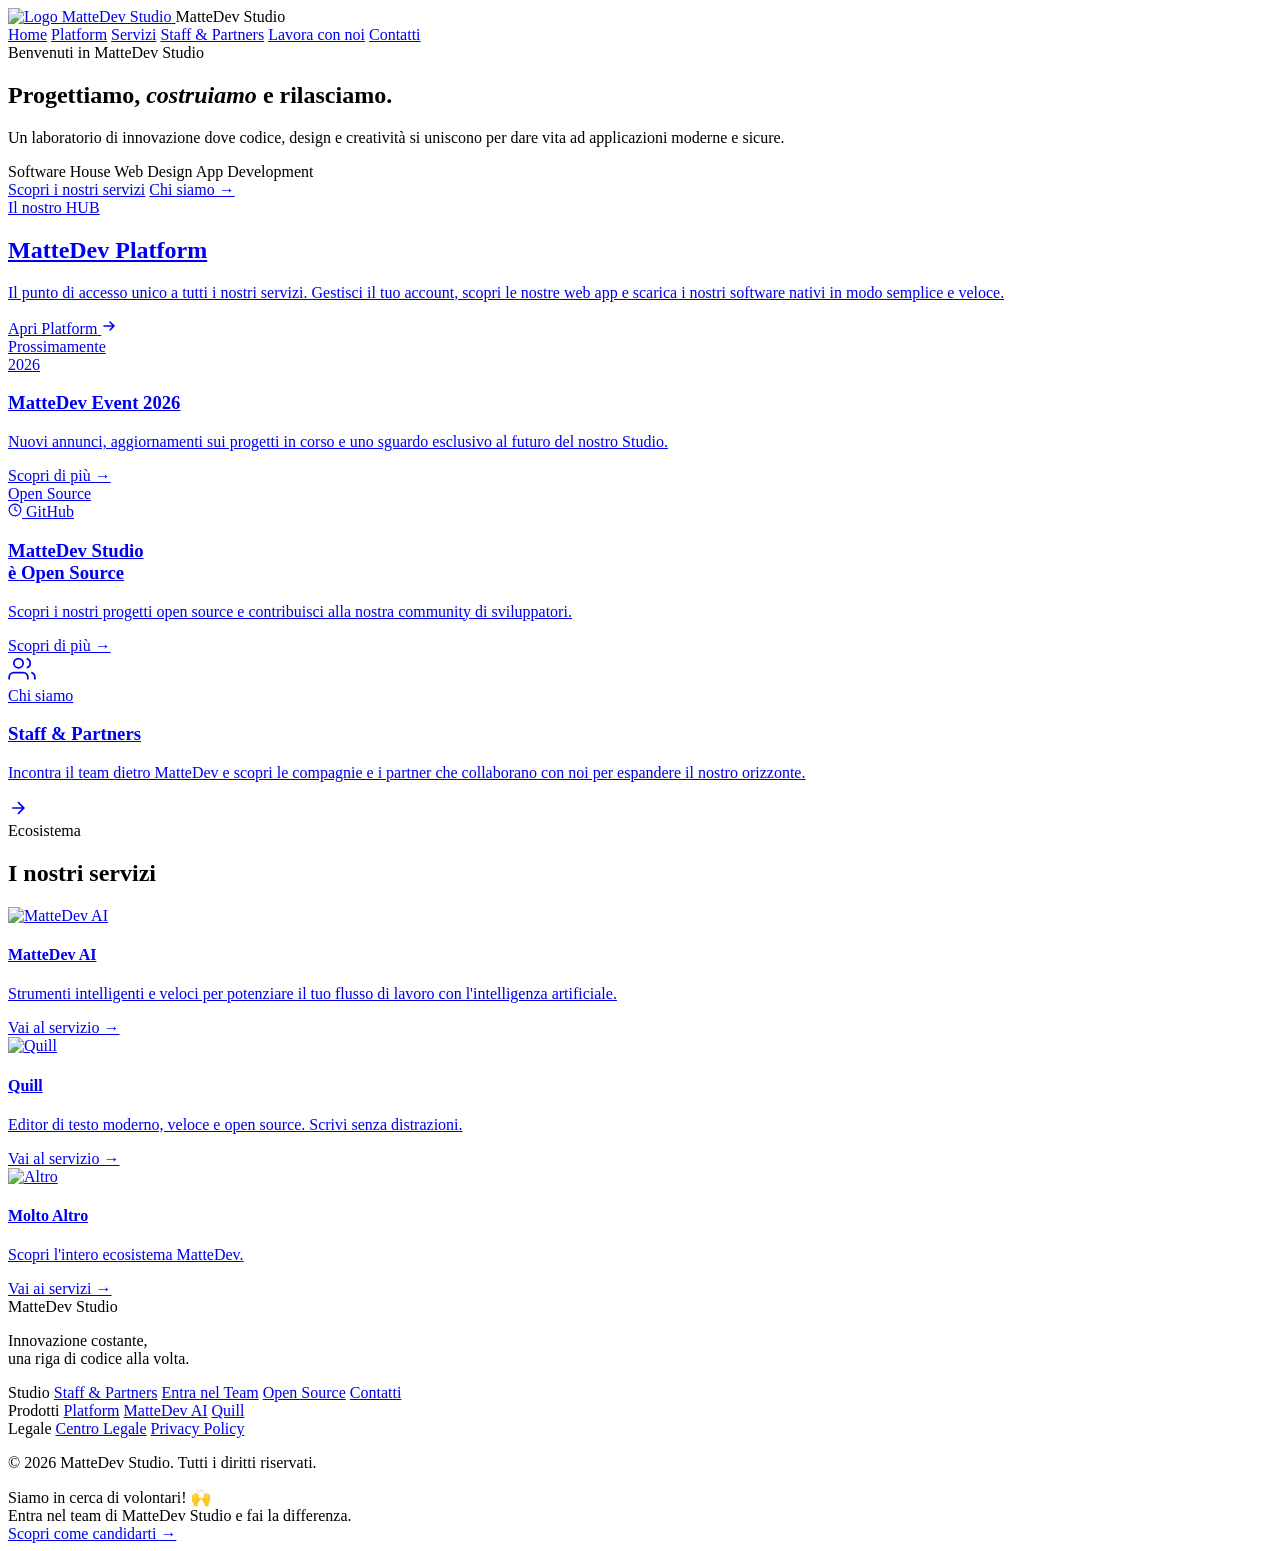
==== index.html @ 46432f1a "Update MatteDev's Motto (c) MatteDev Studio 11/09/26" ====
<!DOCTYPE html>
<html lang="it">
<head>
    <meta charset="UTF-8">
    <meta name="viewport" content="width=device-width, initial-scale=1.0">
    <title>MatteDev Studio | Software, Web Design e AI</title>
    <meta name="description" content="MatteDev Studio crea software, siti web e soluzioni AI moderne per aziende e community. Scopri i nostri servizi e i progetti innovativi.">
    <link rel="stylesheet" href="/media/style.css">
    <link rel="canonical" href="https://mattedev.com/">
    <!-- Open Graph -->
    <meta property="og:title" content="MatteDev Studio | Software, Web Design e AI">
    <meta property="og:description" content="MatteDev Studio crea software, siti web e soluzioni AI moderne per aziende e community. Scopri i nostri servizi e i progetti innovativi.">
    <meta property="og:type" content="website">
    <meta property="og:url" content="https://mattedev.com/">
    <meta property="og:image" content="https://media.mattedev.com/img/mlogo.jpg">
    <meta property="og:site_name" content="MatteDev Studio">
    <!-- Twitter -->
    <meta name="twitter:card" content="summary_large_image">
    <meta name="twitter:title" content="MatteDev Studio | Software, Web Design e AI">
    <meta name="twitter:description" content="MatteDev Studio crea software, siti web e soluzioni AI moderne per aziende e community. Scopri i nostri servizi e i progetti innovativi.">
    <meta name="twitter:image" content="https://media.mattedev.com/img/mlogo.jpg">

    <!-- JSON-LD: Organization -->
    <script type="application/ld+json">
    {
        "@context": "https://schema.org",
        "@type": "Organization",
        "name": "MatteDev Studio",
        "url": "https://mattedev.com/",
        "logo": "https://media.mattedev.com/img/mlogo.jpg",
        "sameAs": [
            "https://platform.mattedev.com",
            "https://open.mattedev.com",
            "https://ai.mattedev.com"
        ]
    }
    </script>
</head>
<body>

    <!-- NAV -->
    <nav class="site-nav" aria-label="Navigazione principale">
        <div class="nav-logo" aria-label="MatteDev Studio home">
            <a href="/index.html" class="nav-brand-link" aria-label="Torna alla home di MatteDev Studio">
                <img src="https://media.mattedev.com/img/mlogo.jpg" alt="Logo MatteDev Studio" class="nav-brand-logo" loading="eager">
            </a>
            <span class="nav-brand-text">MatteDev Studio</span>
        </div>
        <div class="nav-links">
            <a href="/index.html" class="active">Home</a>
            <a href="https://platform.mattedev.com" target="_blank" rel="noopener noreferrer">Platform</a>
            <a href="/pages/servizi.html">Servizi</a>
            <a href="/pages/staff.html">Staff & Partners</a>
            <a href="/pages/staffapp.html">Lavora con noi</a>
            <a href="mailto:official@mattedev.com">Contatti</a>
        </div>
    </nav>

    <div class="page-shell">
        <main>

            <!-- ═══ HERO ═══ -->
            <section class="hero" aria-labelledby="hero-title">
                <div class="hero-content">
                    <span class="kicker">Benvenuti in MatteDev Studio</span>
                    <h1 id="hero-title">Progettiamo, <em>costruiamo</em> e rilasciamo.</h1>
                        <p class="hero-sub">Un laboratorio di innovazione dove codice, design e creatività si uniscono per dare vita ad applicazioni moderne e sicure.</p>
                    <div class="hero-tags" aria-label="Servizi principali">
                        <span>Software House</span>
                        <span>Web Design</span>
                        <span>App Development</span>
                    </div>
                    <div class="hero-actions">
                        <a href="/pages/servizi.html" class="btn-primary-hero">Scopri i nostri servizi</a>
                        <a href="/pages/staff.html" class="btn-ghost-hero">Chi siamo →</a>
                    </div>
                </div>
            </section>

            <!-- ═══ PLATFORM SPOTLIGHT ═══ -->
            <section class="spotlight-section">
                <a href="https://platform.mattedev.com" class="spotlight-card">
                    <div class="spotlight-badge">Il nostro HUB</div>
                    <h2>MatteDev Platform</h2>
                    <p>Il punto di accesso unico a tutti i nostri servizi. Gestisci il tuo account, scopri le nostre web app e scarica i nostri software nativi in modo semplice e veloce.</p>
                    <div class="spotlight-cta">
                        <span>Apri Platform</span>
                        <svg width="16" height="16" viewBox="0 0 16 16" fill="none"><path d="M3 8h10M9 4l4 4-4 4" stroke="currentColor" stroke-width="1.6" stroke-linecap="round" stroke-linejoin="round"/></svg>
                    </div>
                    <div class="spotlight-glow"></div>
                </a>
            </section>

            <!-- ═══ DUE COLONNE: EVENT + OPEN SOURCE ═══ -->
            <section class="two-col-section">

                <a href="https://event.mattedev.com" target="_blank" rel="noopener noreferrer" class="accent-card event-accent">
                    <div class="accent-top">
                        <span class="accent-kicker">Prossimamente</span>
                        <div class="event-countdown-chip">2026</div>
                    </div>
                    <h3>MatteDev Event 2026</h3>
                    <p>Nuovi annunci, aggiornamenti sui progetti in corso e uno sguardo esclusivo al futuro del nostro Studio.</p>
                    <div class="accent-cta">Scopri di più →</div>
                </a>

                <a href="https://open.mattedev.com" target="_blank" rel="noopener noreferrer" class="accent-card open-accent">
                    <div class="accent-top">
                        <span class="accent-kicker">Open Source</span>
                        <div class="oss-chip">
                            <svg width="14" height="14" viewBox="0 0 24 24" fill="none" stroke="currentColor" stroke-width="2"><circle cx="12" cy="12" r="10"/><path d="M12 6v6l4 2"/></svg>
                            GitHub
                        </div>
                    </div>
                    <h3>MatteDev Studio<br>è Open Source</h3>
                    <p>Scopri i nostri progetti open source e contribuisci alla nostra community di sviluppatori.</p>
                    <div class="accent-cta">Scopri di più →</div>
                </a>

            </section>

            <!-- ═══ STAFF ═══ -->
            <section class="horizontal-card-section">
                <a href="pages/staff.html" class="horizontal-card">
                    <div class="hcard-icon">
                        <svg width="28" height="28" viewBox="0 0 24 24" fill="none" stroke="currentColor" stroke-width="1.5"><path d="M17 21v-2a4 4 0 0 0-4-4H5a4 4 0 0 0-4 4v2"/><circle cx="9" cy="7" r="4"/><path d="M23 21v-2a4 4 0 0 0-3-3.87M16 3.13a4 4 0 0 1 0 7.75"/></svg>
                    </div>
                    <div class="hcard-body">
                        <span class="hcard-kicker">Chi siamo</span>
                        <h3>Staff & Partners</h3>
                        <p>Incontra il team dietro MatteDev e scopri le compagnie e i partner che collaborano con noi per espandere il nostro orizzonte.</p>
                    </div>
                    <div class="hcard-arrow">
                        <svg width="20" height="20" viewBox="0 0 24 24" fill="none" stroke="currentColor" stroke-width="2"><path d="M5 12h14M12 5l7 7-7 7"/></svg>
                    </div>
                </a>
            </section>

            <!-- ═══ SERVIZI ═══ -->
            <section class="services-section">
                <div class="services-header">
                    <span class="kicker">Ecosistema</span>
                    <h2>I nostri servizi</h2>
                </div>
                <div class="services-grid">

                    <a href="https://ai.mattedev.com" target="_blank" class="service-card">
                        <div class="service-icon-wrap">
                            <img src="https://media.mattedev.com/img/ai/ailogo.png" alt="MatteDev AI" class="service-logo">
                        </div>
                        <h4>MatteDev AI</h4>
                        <p>Strumenti intelligenti e veloci per potenziare il tuo flusso di lavoro con l'intelligenza artificiale.</p>
                        <span class="service-link">Vai al servizio →</span>
                    </a>

                    <a href="https://quill.mattedev.com" target="_blank" class="service-card">
                        <div class="service-icon-wrap">
                            <img src="https://media.mattedev.com/img/quill/logo.png" alt="Quill" class="service-logo">
                        </div>
                        <h4>Quill</h4>
                        <p>Editor di testo moderno, veloce e open source. Scrivi senza distrazioni.</p>
                        <span class="service-link">Vai al servizio →</span>
                    </a>

                    <a href="pages/servizi.html" target="_blank" class="service-card service-more">
                        <div class="service-icon-wrap">
                            <img src="https://media.mattedev.com/img/extras/altroicon.png" alt="Altro" class="service-logo">
                        </div>
                        <h4>Molto Altro</h4>
                        <p>Scopri l'intero ecosistema MatteDev.</p>
                        <span class="service-link">Vai ai servizi →</span>
                    </a>

                </div>
            </section>

            

        </main>

        <!-- ═══ FOOTER ═══ -->
        <footer class="footer">
    <div class="footer-inner">
        <div class="footer-brand">
            <div class="footer-logo">MatteDev Studio</div>
            <p>Innovazione costante,<br>una riga di codice alla volta.</p>
        </div>
        <div class="footer-links-col">
            <span class="footer-col-title">Studio</span>
            <a href="staff.html">Staff & Partners</a>
            <a href="/pages/staffapp.html">Entra nel Team</a>
            <a href="https://open.mattedev.com" target="_blank">Open Source</a>
            <a href="mailto:official@mattedev.com">Contatti</a>
        </div>
        <div class="footer-links-col">
            <span class="footer-col-title">Prodotti</span>
            <a href="https://platform.mattedev.com" target="_blank">Platform</a>
            <a href="https://ai.mattedev.com" target="_blank">MatteDev AI</a>
            <a href="https://quill.mattedev.com" target="_blank">Quill</a>
        </div>
        <div class="footer-links-col">
            <span class="footer-col-title">Legale</span>
            <a href="https://privacy.mattedev.com/" target="_blank">Centro Legale</a>
            <a href="https://privacy.mattedev.com/privacy.html " target="_blank">Privacy Policy</a>
        </div>
    </div>
    <div class="footer-bottom">
        <p>&copy; 2026 MatteDev Studio. Tutti i diritti riservati.</p>
    </div>
</footer>
    </div>
</div>

<!-- Volunteer popup -->
<div id="volunteerPopup" class="volunteer-popup" aria-hidden="true">
    <div class="vp-body">
        <div class="vp-title">Siamo in cerca di volontari! 🙌</div>
        <div class="vp-sub">Entra nel team di MatteDev Studio e fai la differenza.</div>
        <div class="vp-actions">
            <a href="pages/staffapp.html" class="vp-cta" id="vpCta">Scopri come candidarti →</a>
            <button id="vpClose" class="vp-close" aria-label="Chiudi" title="Chiudi">×</button>
        </div>
    </div>
</div>

<script>
document.addEventListener('DOMContentLoaded', function(){
    try {
        var popup = document.getElementById('volunteerPopup');
        var closeBtn = document.getElementById('vpClose');
        // hide close for first 5s, show popup after 1.2s
        closeBtn.style.display = 'none';
        setTimeout(function(){
            popup.classList.add('show');
            setTimeout(function(){ closeBtn.style.display = 'inline-block'; }, 5000);
        }, 1200);

        closeBtn.addEventListener('click', function(){
            popup.classList.remove('show');
        });

    } catch(e){ console.error(e); }
});
</script>

</body>
</html>
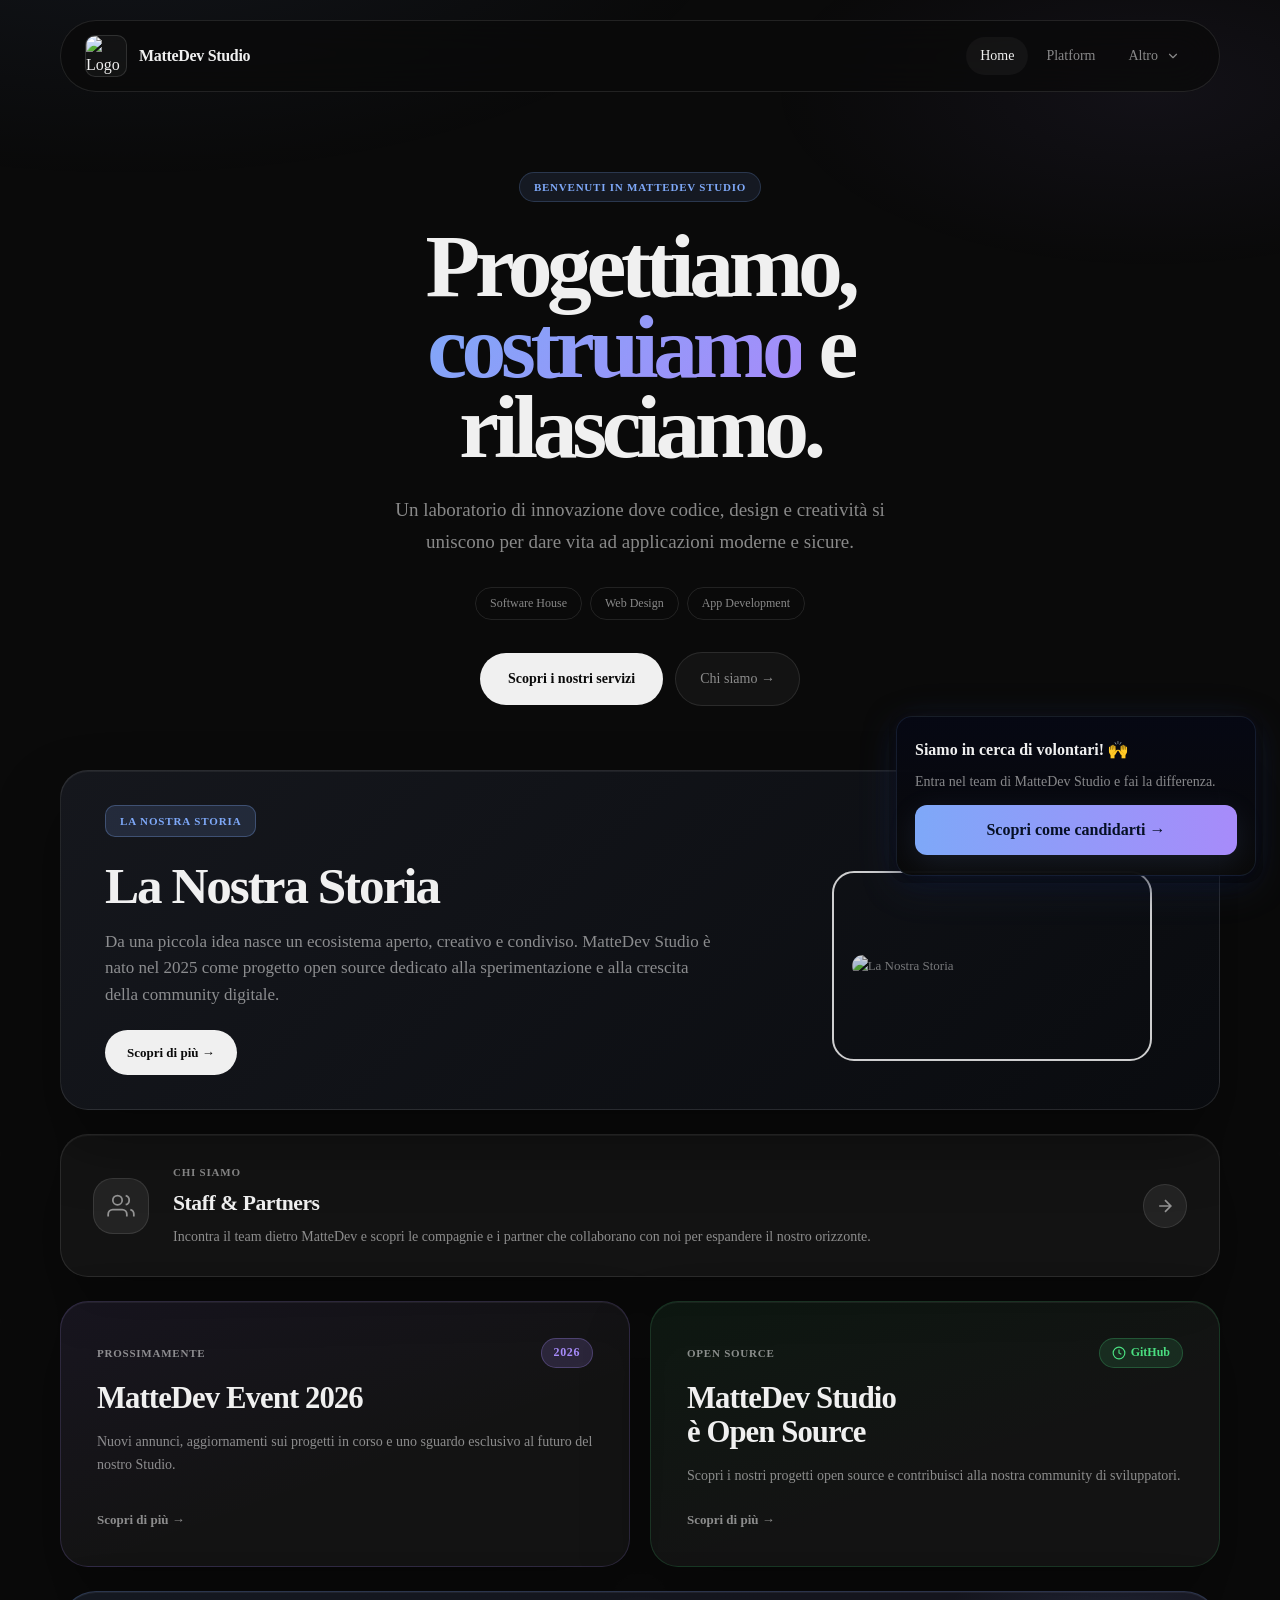
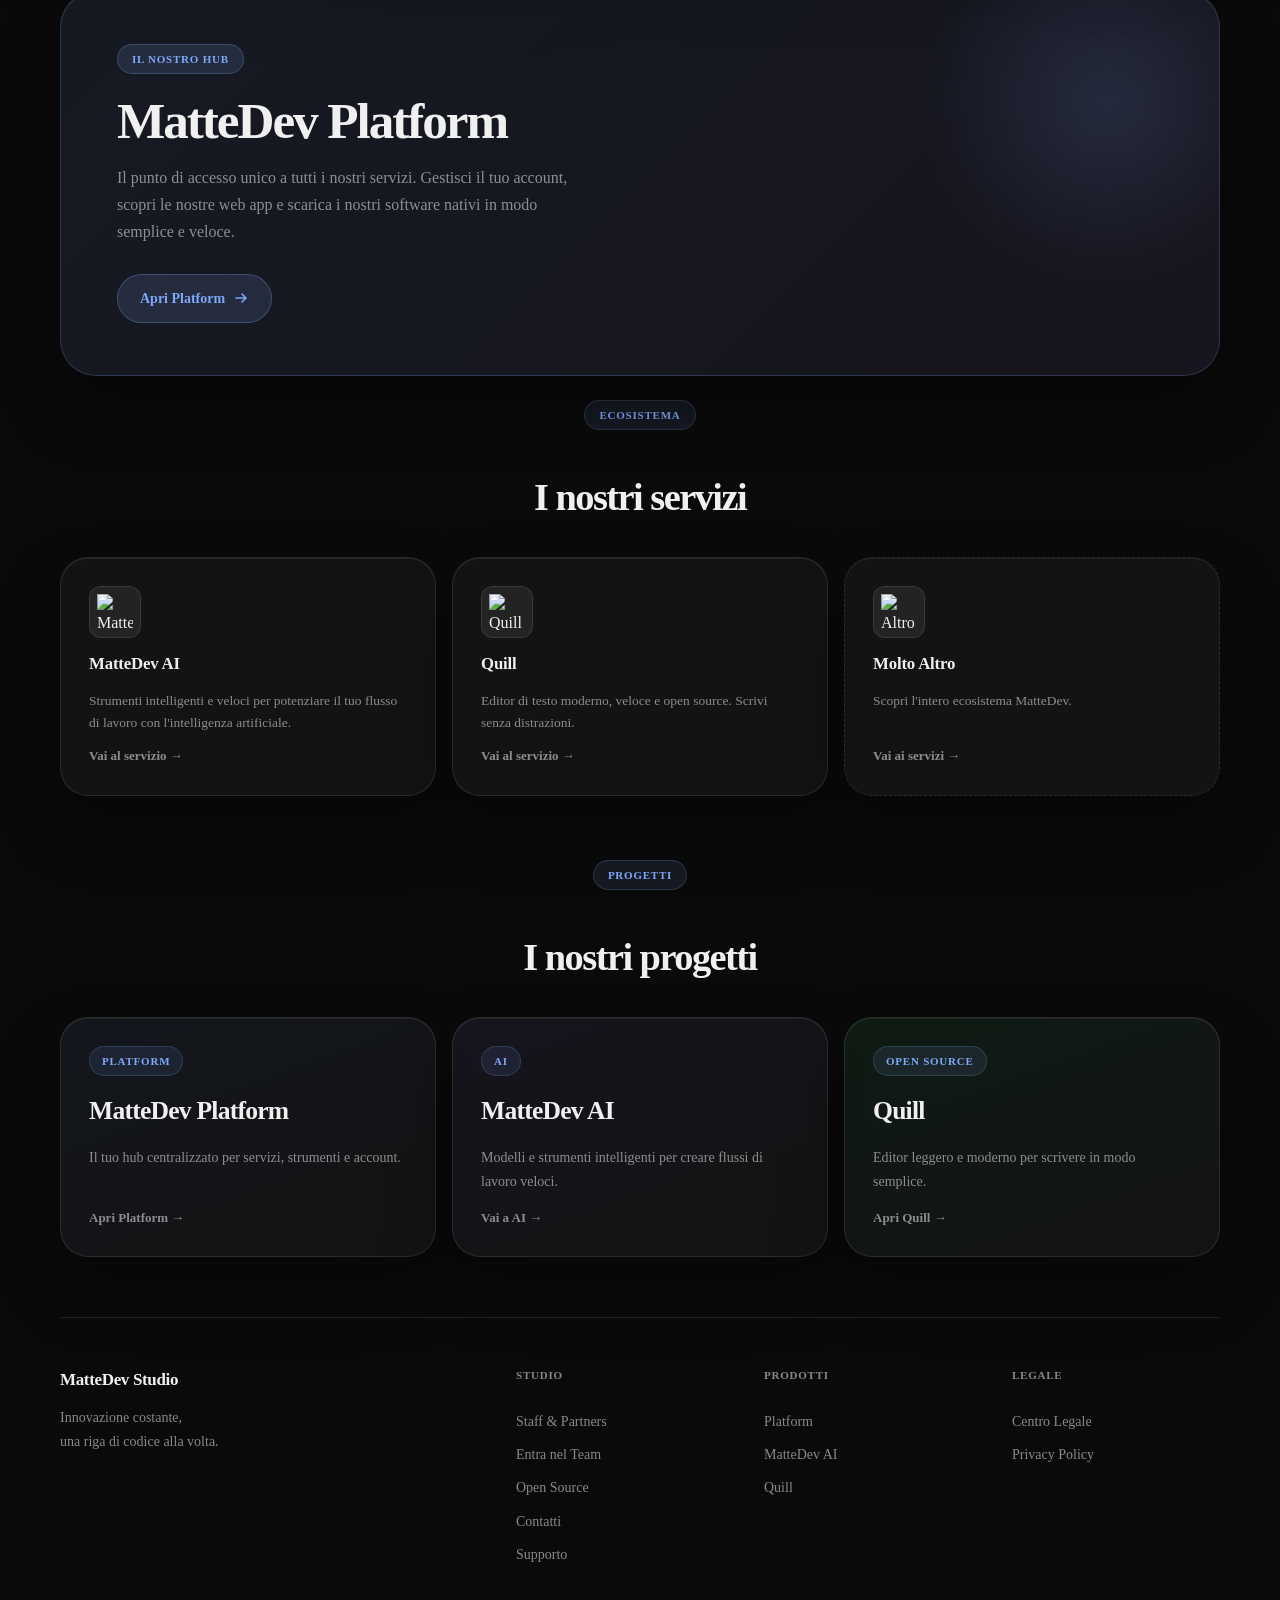
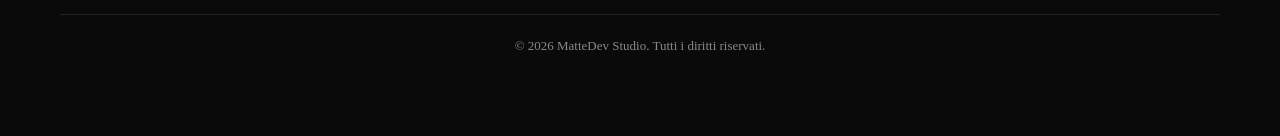
==== commit 7cbbc3b3: "General Update" ====
--- a/index.html
+++ b/index.html
@@ -49,10 +49,22 @@
         <div class="nav-links">
             <a href="/index.html" class="active">Home</a>
             <a href="https://platform.mattedev.com" target="_blank" rel="noopener noreferrer">Platform</a>
-            <a href="/pages/servizi.html">Servizi</a>
-            <a href="/pages/staff.html">Staff & Partners</a>
-            <a href="/pages/staffapp.html">Lavora con noi</a>
-            <a href="mailto:official@mattedev.com">Contatti</a>
+
+            <details class="nav-dropdown">
+                <summary class="nav-dropdown-trigger">
+                    <span>Altro</span>
+                    <svg class="nav-dropdown-icon" viewBox="0 0 24 24" fill="none" aria-hidden="true">
+                        <path d="M6 9l6 6 6-6" stroke="currentColor" stroke-width="2" stroke-linecap="round" stroke-linejoin="round"/>
+                    </svg>
+                </summary>
+                <div class="nav-dropdown-menu">
+                    <a href="/pages/servizi.html">Servizi</a>
+                    <a href="/pages/staff.html">Staff & Partners</a>
+                    <a href="/pages/staffapp.html">Lavora con noi</a>
+                    <a href="/pages/contatti.html">Contatti</a>
+                    <a href="/support/">Supporto</a>
+                </div>
+            </details>
         </div>
     </nav>
 
@@ -77,7 +89,71 @@
                 </div>
             </section>
 
-            <!-- ═══ PLATFORM SPOTLIGHT ═══ -->
+
+                        <!-- ═══ LA NOSTRA STORIA ═══ -->
+        <section class="story-section">
+            <article class="story-card">
+                <span class="story-badge">LA NOSTRA STORIA</span>
+                <div class="story-layout">
+                    <div class="story-content">
+                        <h2>La Nostra Storia</h2>
+                        <p>Da una piccola idea nasce un ecosistema aperto, creativo e condiviso. MatteDev Studio è nato nel 2025 come progetto open source dedicato alla sperimentazione e alla crescita della community digitale.</p>
+                        <a href="/pages/timeline.html" class="story-button">Scopri di più →</a>
+                    </div>
+                    <div class="story-image">
+                        <img src="https://media.mattedev.com/img/landing/story.jpg" alt="La Nostra Storia" />
+                    </div>
+                </div>
+            </article>
+        </section>
+
+        <!-- ═══ STAFF ═══ -->
+            <section class="horizontal-card-section">
+                <a href="pages/staff.html" class="horizontal-card">
+                    <div class="hcard-icon">
+                        <svg width="28" height="28" viewBox="0 0 24 24" fill="none" stroke="currentColor" stroke-width="1.5"><path d="M17 21v-2a4 4 0 0 0-4-4H5a4 4 0 0 0-4 4v2"/><circle cx="9" cy="7" r="4"/><path d="M23 21v-2a4 4 0 0 0-3-3.87M16 3.13a4 4 0 0 1 0 7.75"/></svg>
+                    </div>
+                    <div class="hcard-body">
+                        <span class="hcard-kicker">Chi siamo</span>
+                        <h3>Staff & Partners</h3>
+                        <p>Incontra il team dietro MatteDev e scopri le compagnie e i partner che collaborano con noi per espandere il nostro orizzonte.</p>
+                    </div>
+                    <div class="hcard-arrow">
+                        <svg width="20" height="20" viewBox="0 0 24 24" fill="none" stroke="currentColor" stroke-width="2"><path d="M5 12h14M12 5l7 7-7 7"/></svg>
+                    </div>
+                </a>
+            </section>
+
+            <!-- ═══ DUE COLONNE: EVENT + OPEN SOURCE ═══ -->
+            <section class="two-col-section">
+
+                <a href="https://event.mattedev.com" target="_blank" rel="noopener noreferrer" class="accent-card event-accent">
+                    <div class="accent-top">
+                        <span class="accent-kicker">Prossimamente</span>
+                        <div class="event-countdown-chip">2026</div>
+                    </div>
+                    <h3>MatteDev Event 2026</h3>
+                    <p>Nuovi annunci, aggiornamenti sui progetti in corso e uno sguardo esclusivo al futuro del nostro Studio.</p>
+                    <div class="accent-cta">Scopri di più →</div>
+                </a>
+
+                <a href="https://open.mattedev.com" target="_blank" rel="noopener noreferrer" class="accent-card open-accent">
+                    <div class="accent-top">
+                        <span class="accent-kicker">Open Source</span>
+                        <div class="oss-chip">
+                            <svg width="14" height="14" viewBox="0 0 24 24" fill="none" stroke="currentColor" stroke-width="2"><circle cx="12" cy="12" r="10"/><path d="M12 6v6l4 2"/></svg>
+                            GitHub
+                        </div>
+                    </div>
+                    <h3>MatteDev Studio<br>è Open Source</h3>
+                    <p>Scopri i nostri progetti open source e contribuisci alla nostra community di sviluppatori.</p>
+                    <div class="accent-cta">Scopri di più →</div>
+                </a>
+
+            </section>
+
+
+             <!-- ═══ PLATFORM SPOTLIGHT ═══ -->
             <section class="spotlight-section">
                 <a href="https://platform.mattedev.com" class="spotlight-card">
                     <div class="spotlight-badge">Il nostro HUB</div>
@@ -91,50 +167,7 @@
                 </a>
             </section>
 
-            <!-- ═══ DUE COLONNE: EVENT + OPEN SOURCE ═══ -->
-            <section class="two-col-section">
-
-                <a href="https://event.mattedev.com" target="_blank" rel="noopener noreferrer" class="accent-card event-accent">
-                    <div class="accent-top">
-                        <span class="accent-kicker">Prossimamente</span>
-                        <div class="event-countdown-chip">2026</div>
-                    </div>
-                    <h3>MatteDev Event 2026</h3>
-                    <p>Nuovi annunci, aggiornamenti sui progetti in corso e uno sguardo esclusivo al futuro del nostro Studio.</p>
-                    <div class="accent-cta">Scopri di più →</div>
-                </a>
-
-                <a href="https://open.mattedev.com" target="_blank" rel="noopener noreferrer" class="accent-card open-accent">
-                    <div class="accent-top">
-                        <span class="accent-kicker">Open Source</span>
-                        <div class="oss-chip">
-                            <svg width="14" height="14" viewBox="0 0 24 24" fill="none" stroke="currentColor" stroke-width="2"><circle cx="12" cy="12" r="10"/><path d="M12 6v6l4 2"/></svg>
-                            GitHub
-                        </div>
-                    </div>
-                    <h3>MatteDev Studio<br>è Open Source</h3>
-                    <p>Scopri i nostri progetti open source e contribuisci alla nostra community di sviluppatori.</p>
-                    <div class="accent-cta">Scopri di più →</div>
-                </a>
-
-            </section>
-
-            <!-- ═══ STAFF ═══ -->
-            <section class="horizontal-card-section">
-                <a href="pages/staff.html" class="horizontal-card">
-                    <div class="hcard-icon">
-                        <svg width="28" height="28" viewBox="0 0 24 24" fill="none" stroke="currentColor" stroke-width="1.5"><path d="M17 21v-2a4 4 0 0 0-4-4H5a4 4 0 0 0-4 4v2"/><circle cx="9" cy="7" r="4"/><path d="M23 21v-2a4 4 0 0 0-3-3.87M16 3.13a4 4 0 0 1 0 7.75"/></svg>
-                    </div>
-                    <div class="hcard-body">
-                        <span class="hcard-kicker">Chi siamo</span>
-                        <h3>Staff & Partners</h3>
-                        <p>Incontra il team dietro MatteDev e scopri le compagnie e i partner che collaborano con noi per espandere il nostro orizzonte.</p>
-                    </div>
-                    <div class="hcard-arrow">
-                        <svg width="20" height="20" viewBox="0 0 24 24" fill="none" stroke="currentColor" stroke-width="2"><path d="M5 12h14M12 5l7 7-7 7"/></svg>
-                    </div>
-                </a>
-            </section>
+            
 
             <!-- ═══ SERVIZI ═══ -->
             <section class="services-section">
@@ -174,7 +207,33 @@
                 </div>
             </section>
 
-            
+            <!-- ═══ PROGETTI ═══ -->
+            <section class="projects-section">
+                <div class="services-header">
+                    <span class="kicker">Progetti</span>
+                    <h2>I nostri progetti</h2>
+                </div>
+                <div class="projects-grid">
+                    <a href="https://platform.mattedev.com" target="_blank" rel="noopener noreferrer" class="project-card platform-card">
+                        <span class="project-card-tag">Platform</span>
+                        <h3>MatteDev Platform</h3>
+                        <p>Il tuo hub centralizzato per servizi, strumenti e account.</p>
+                        <span class="project-card-link">Apri Platform →</span>
+                    </a>
+                    <a href="https://ai.mattedev.com" target="_blank" rel="noopener noreferrer" class="project-card ai-card">
+                        <span class="project-card-tag">AI</span>
+                        <h3>MatteDev AI</h3>
+                        <p>Modelli e strumenti intelligenti per creare flussi di lavoro veloci.</p>
+                        <span class="project-card-link">Vai a AI →</span>
+                    </a>
+                    <a href="https://quill.mattedev.com" target="_blank" rel="noopener noreferrer" class="project-card quill-card">
+                        <span class="project-card-tag">Open Source</span>
+                        <h3>Quill</h3>
+                        <p>Editor leggero e moderno per scrivere in modo semplice.</p>
+                        <span class="project-card-link">Apri Quill →</span>
+                    </a>
+                </div>
+            </section>
 
         </main>
 
@@ -190,7 +249,8 @@
             <a href="staff.html">Staff & Partners</a>
             <a href="/pages/staffapp.html">Entra nel Team</a>
             <a href="https://open.mattedev.com" target="_blank">Open Source</a>
-            <a href="mailto:official@mattedev.com">Contatti</a>
+            <a href="/pages/contatti.html">Contatti</a>
+            <a href="/support/">Supporto</a>
         </div>
         <div class="footer-links-col">
             <span class="footer-col-title">Prodotti</span>
--- a/media/style.css
+++ b/media/style.css
@@ -0,0 +1,1722 @@
+/* ═══════════════════════════════════════════════════════
+   MatteDev Studio — style.css
+   ═══════════════════════════════════════════════════════ */
+
+@import url('./fonts/fonts.css');
+
+/* ── Variables ── */
+:root {
+    --bg:            #0a0a0a;
+    --surface:       rgba(255,255,255,0.04);
+    --surface-hover: rgba(255,255,255,0.07);
+    --border:        rgba(255,255,255,0.10);
+    --border-hover:  rgba(255,255,255,0.20);
+    --text:          #f0f0f0;
+    --muted:         rgba(240,240,240,0.55);
+    --accent:        #7ea8f8;       /* blue-ish */
+    --accent-glow:   rgba(126,168,248,0.15);
+    --purple:        #a78bfa;
+    --purple-glow:   rgba(167,139,250,0.12);
+    --green:         #4ade80;
+    --radius-sm:     12px;
+    --radius-md:     20px;
+    --radius-lg:     28px;
+    --radius-xl:     36px;
+    --shadow-card:   0 1px 0 rgba(255,255,255,0.06) inset,
+                     0 32px 64px rgba(0,0,0,0.36);
+    --transition:    0.22s cubic-bezier(.25,.8,.25,1);
+}
+
+/* ── Reset ── */
+*, *::before, *::after { box-sizing: border-box; margin: 0; padding: 0; }
+html { scroll-behavior: smooth; }
+
+body {
+    font-family: 'Poppins';
+    background: var(--bg);
+    color: var(--text);
+    line-height: 1.65;
+    min-height: 100vh;
+    overflow-x: hidden;
+    -webkit-font-smoothing: antialiased;
+}
+
+/* Subtle grain overlay */
+body::before {
+    content: "";
+    position: fixed;
+    inset: 0;
+    background:
+        radial-gradient(ellipse 80% 50% at 10% -10%, rgba(126,168,248,0.07) 0%, transparent 60%),
+        radial-gradient(ellipse 60% 40% at 90% 10%, rgba(167,139,250,0.06) 0%, transparent 50%);
+    pointer-events: none;
+    z-index: 0;
+}
+
+a { color: inherit; text-decoration: none; }
+
+/* ── Layout ── */
+.page-shell {
+    width: min(1160px, calc(100% - 48px));
+    margin: 0 auto;
+    padding-bottom: 60px;
+    position: relative;
+    z-index: 1;
+}
+
+/* ══════════════════════════════════════════════
+   NAV
+══════════════════════════════════════════════ */
+.site-nav {
+    position: fixed;
+    top: 20px;
+    left: 50%;
+    transform: translateX(-50%);
+    width: min(1160px, calc(100% - 48px));
+    z-index: 100;
+    display: flex;
+    justify-content: space-between;
+    align-items: center;
+    gap: 24px;
+    padding: 14px 24px;
+    border-radius: 999px;
+    background: rgba(10,10,10,0.75);
+    backdrop-filter: blur(20px);
+    -webkit-backdrop-filter: blur(20px);
+    border: 1px solid var(--border);
+}
+
+.nav-logo {
+    display: flex;
+    align-items: center;
+    gap: 12px;
+    color: var(--text);
+}
+
+.nav-brand-link {
+    display: inline-flex;
+    align-items: center;
+    justify-content: center;
+    width: 42px;
+    height: 42px;
+    border-radius: 10px;
+    background: rgba(255,255,255,0.04);
+    border: 1px solid rgba(255,255,255,0.12);
+    overflow: hidden;
+    flex-shrink: 0;
+}
+
+.nav-brand-logo {
+    width: 100%;
+    height: 100%;
+    object-fit: contain;
+    display: block;
+}
+
+.nav-brand-text {
+    font-size: 16px;
+    font-weight: 700;
+    letter-spacing: -0.02em;
+    color: var(--text);
+}
+
+.nav-links { display: flex; align-items: center; gap: 4px; }
+
+.nav-links a {
+    color: var(--muted);
+    font-size: 14px;
+    font-weight: 500;
+    padding: 7px 14px;
+    border-radius: 999px;
+    transition: color var(--transition), background var(--transition);
+}
+
+.nav-links a:hover { color: var(--text); background: var(--surface-hover); }
+.nav-links a.active { color: var(--text); background: var(--surface); }
+
+.nav-dropdown {
+    position: relative;
+    display: inline-flex;
+    align-items: center;
+}
+
+.nav-dropdown-trigger {
+    display: flex;
+    align-items: center;
+    gap: 8px;
+    color: var(--muted);
+    font-size: 14px;
+    font-weight: 500;
+    padding: 7px 14px;
+    border-radius: 999px;
+    border: 1px solid transparent;
+    background: transparent;
+    cursor: pointer;
+    list-style: none;
+    transition: color var(--transition), background var(--transition), border-color var(--transition);
+}
+
+.nav-dropdown-trigger::-webkit-details-marker { display: none; }
+
+.nav-dropdown-trigger:hover,
+.nav-dropdown[open] .nav-dropdown-trigger {
+    color: var(--text);
+    background: var(--surface-hover);
+    border-color: var(--border);
+}
+
+.nav-dropdown-icon {
+    width: 14px;
+    height: 14px;
+    transition: transform var(--transition);
+}
+
+.nav-dropdown[open] .nav-dropdown-icon {
+    transform: rotate(180deg);
+}
+
+.nav-dropdown-menu {
+    position: absolute;
+    top: calc(100% + 12px);
+    left: 0;
+    min-width: 220px;
+    padding: 10px;
+    border-radius: var(--radius-sm);
+    border: 1px solid var(--border);
+    background: rgba(10, 10, 10, 0.96);
+    box-shadow: var(--shadow-card);
+    backdrop-filter: blur(14px);
+    -webkit-backdrop-filter: blur(14px);
+    display: flex;
+    flex-direction: column;
+    gap: 4px;
+    z-index: 110;
+}
+
+.nav-dropdown-menu a {
+    color: var(--muted);
+    border-radius: 10px;
+    padding: 10px 12px;
+    font-size: 13px;
+    font-weight: 500;
+    transition: color var(--transition), background var(--transition);
+}
+
+.nav-dropdown-menu a:hover {
+    color: var(--text);
+    background: var(--surface-hover);
+}
+
+/* ══════════════════════════════════════════════
+   MAIN
+══════════════════════════════════════════════ */
+main {
+    display: flex;
+    flex-direction: column;
+    gap: 24px;
+    padding-top: calc(20px + 52px + 40px); /* nav offset */
+}
+
+/* ══════════════════════════════════════════════
+   HERO
+══════════════════════════════════════════════ */
+.hero {
+    display: flex;
+    align-items: center;
+    justify-content: center;
+    min-height: 520px;
+    padding: 60px 0 40px;
+}
+
+.hero-content {
+    width: min(100%, 780px);
+    margin: 0 auto;
+    text-align: center;
+}
+
+.kicker {
+    display: inline-flex;
+    align-items: center;
+    justify-content: center;
+    gap: 8px;
+    padding: 5px 14px;
+    border-radius: 999px;
+    background: rgba(126,168,248,0.10);
+    border: 1px solid rgba(126,168,248,0.20);
+    color: var(--accent);
+    font-size: 11px;
+    font-weight: 600;
+    letter-spacing: 0.07em;
+    text-transform: uppercase;
+    margin-bottom: 24px;
+}
+
+.hero h1 {
+    font-size: clamp(4.2rem, 7vw, 7rem);
+    font-weight: 800;
+    line-height: 0.9;
+    letter-spacing: -0.06em;
+    color: var(--text);
+    margin-bottom: 26px;
+}
+
+.hero h1 em {
+    font-style: normal;
+    background: linear-gradient(135deg, var(--accent) 0%, var(--purple) 100%);
+    -webkit-background-clip: text;
+    -webkit-text-fill-color: transparent;
+    background-clip: text;
+}
+
+.hero-sub {
+    margin: 0 auto 28px;
+    font-size: 19px;
+    color: var(--muted);
+    max-width: 52ch;
+    line-height: 1.7;
+}
+
+.hero-tags {
+    display: flex;
+    flex-wrap: wrap;
+    justify-content: center;
+    gap: 8px;
+    margin: 0 auto 32px;
+    max-width: 560px;
+}
+
+.hero-tags span {
+    padding: 6px 14px;
+    border-radius: 999px;
+    border: 1px solid var(--border);
+    color: var(--muted);
+    font-size: 12px;
+    font-weight: 500;
+}
+
+.hero-actions {
+    display: flex;
+    justify-content: center;
+    align-items: center;
+    gap: 12px;
+    flex-wrap: wrap;
+}
+
+.btn-primary-hero {
+    display: inline-flex;
+    align-items: center;
+    gap: 8px;
+    padding: 14px 28px;
+    border-radius: 999px;
+    background: var(--text);
+    color: var(--bg);
+    font-size: 14px;
+    font-weight: 600;
+    transition: opacity var(--transition), transform var(--transition);
+}
+
+.btn-primary-hero:hover { opacity: 0.88; transform: translateY(-2px); }
+
+.btn-ghost-hero {
+    display: inline-flex;
+    align-items: center;
+    padding: 14px 24px;
+    border-radius: 999px;
+    background: var(--surface);
+    border: 1px solid var(--border);
+    color: var(--muted);
+    font-size: 14px;
+    font-weight: 500;
+    transition: color var(--transition), border-color var(--transition), transform var(--transition);
+}
+
+.btn-ghost-hero:hover { color: var(--text); border-color: var(--border-hover); transform: translateY(-2px); }
+
+
+/* ══════════════════════════════════════════════
+   SPOTLIGHT — Platform
+══════════════════════════════════════════════ */
+.spotlight-section { display: block; }
+
+.spotlight-card {
+    display: block;
+    position: relative;
+    overflow: hidden;
+    padding: 52px 56px;
+    border-radius: var(--radius-xl);
+    background: linear-gradient(135deg, rgba(126,168,248,0.10) 0%, rgba(167,139,250,0.08) 100%);
+    border: 1px solid rgba(126,168,248,0.22);
+    box-shadow: var(--shadow-card);
+    transition: transform var(--transition), border-color var(--transition);
+}
+
+.spotlight-card:hover { transform: translateY(-3px); border-color: rgba(126,168,248,0.35); }
+
+.spotlight-glow {
+    position: absolute;
+    top: -80px; right: -80px;
+    width: 380px; height: 380px;
+    background: radial-gradient(circle, rgba(126,168,248,0.14) 0%, transparent 70%);
+    pointer-events: none;
+}
+
+.spotlight-badge {
+    display: inline-flex;
+    padding: 5px 14px;
+    border-radius: 999px;
+    background: rgba(126,168,248,0.14);
+    border: 1px solid rgba(126,168,248,0.25);
+    color: var(--accent);
+    font-size: 11px;
+    font-weight: 600;
+    letter-spacing: 0.07em;
+    text-transform: uppercase;
+    margin-bottom: 20px;
+}
+
+.spotlight-card h2 {
+    font-size: clamp(2.2rem, 4vw, 3.4rem);
+    font-weight: 800;
+    letter-spacing: -0.04em;
+    line-height: 1.05;
+    color: var(--text);
+    margin-bottom: 16px;
+}
+
+.spotlight-card p {
+    font-size: 16px;
+    color: var(--muted);
+    max-width: 58ch;
+    margin-bottom: 28px;
+    line-height: 1.7;
+}
+
+.spotlight-cta {
+    display: inline-flex;
+    align-items: center;
+    gap: 8px;
+    padding: 12px 22px;
+    border-radius: 999px;
+    background: rgba(126,168,248,0.14);
+    border: 1px solid rgba(126,168,248,0.28);
+    color: var(--accent);
+    font-size: 14px;
+    font-weight: 600;
+    transition: background var(--transition), transform var(--transition);
+}
+
+.spotlight-card:hover .spotlight-cta { background: rgba(126,168,248,0.22); transform: translateX(4px); }
+
+/* ══════════════════════════════════════════════
+   TWO-COL — Event + Open Source
+══════════════════════════════════════════════ */
+.two-col-section {
+    display: grid;
+    grid-template-columns: 1fr 1fr;
+    gap: 20px;
+}
+
+.accent-card {
+    display: flex;
+    flex-direction: column;
+    gap: 14px;
+    padding: 36px;
+    border-radius: var(--radius-lg);
+    border: 1px solid var(--border);
+    background: var(--surface);
+    box-shadow: var(--shadow-card);
+    transition: transform var(--transition), border-color var(--transition), background var(--transition);
+    overflow: hidden;
+    position: relative;
+}
+
+.accent-card:hover { transform: translateY(-3px); background: var(--surface-hover); border-color: var(--border-hover); }
+
+.event-accent {
+    background: linear-gradient(160deg, rgba(167,139,250,0.09) 0%, var(--surface) 60%);
+    border-color: rgba(167,139,250,0.18);
+}
+
+.event-accent:hover { border-color: rgba(167,139,250,0.32); }
+
+.open-accent {
+    background: linear-gradient(160deg, rgba(74,222,128,0.07) 0%, var(--surface) 60%);
+    border-color: rgba(74,222,128,0.16);
+}
+
+.open-accent:hover { border-color: rgba(74,222,128,0.28); }
+
+.accent-top { display: flex; align-items: center; justify-content: space-between; }
+
+.accent-kicker {
+    font-size: 11px;
+    font-weight: 600;
+    text-transform: uppercase;
+    letter-spacing: 0.07em;
+    color: var(--muted);
+}
+
+.event-countdown-chip {
+    padding: 4px 12px;
+    border-radius: 999px;
+    background: rgba(167,139,250,0.16);
+    border: 1px solid rgba(167,139,250,0.28);
+    color: var(--purple);
+    font-size: 12px;
+    font-weight: 700;
+    letter-spacing: 0.05em;
+}
+
+.oss-chip {
+    display: inline-flex;
+    align-items: center;
+    gap: 5px;
+    padding: 4px 12px;
+    border-radius: 999px;
+    background: rgba(74,222,128,0.12);
+    border: 1px solid rgba(74,222,128,0.24);
+    color: var(--green);
+    font-size: 12px;
+    font-weight: 600;
+}
+
+.accent-card h3 {
+    font-size: clamp(1.4rem, 2.4vw, 2rem);
+    font-weight: 700;
+    letter-spacing: -0.03em;
+    line-height: 1.1;
+    color: var(--text);
+}
+
+.accent-card p { font-size: 14px; color: var(--muted); line-height: 1.65; flex: 1; }
+
+.accent-cta {
+    margin-top: 8px;
+    font-size: 13px;
+    font-weight: 600;
+    color: var(--muted);
+    transition: color var(--transition), letter-spacing var(--transition);
+}
+
+.event-accent:hover .accent-cta { color: var(--purple); }
+.open-accent:hover .accent-cta { color: var(--green); }
+
+/* ══════════════════════════════════════════════
+   HORIZONTAL CARD — Staff
+══════════════════════════════════════════════ */
+.horizontal-card-section { display: block; }
+
+.horizontal-card {
+    display: flex;
+    align-items: center;
+    gap: 24px;
+    padding: 28px 32px;
+    border-radius: var(--radius-lg);
+    background: var(--surface);
+    border: 1px solid var(--border);
+    box-shadow: var(--shadow-card);
+    transition: transform var(--transition), background var(--transition), border-color var(--transition);
+}
+
+.horizontal-card:hover { transform: translateY(-2px); background: var(--surface-hover); border-color: var(--border-hover); }
+
+.hcard-icon {
+    flex-shrink: 0;
+    width: 56px; height: 56px;
+    border-radius: var(--radius-md);
+    background: var(--surface-hover);
+    border: 1px solid var(--border);
+    display: flex;
+    align-items: center;
+    justify-content: center;
+    color: var(--muted);
+}
+
+.hcard-body { flex: 1; min-width: 0; }
+
+.hcard-kicker {
+    display: block;
+    font-size: 11px;
+    font-weight: 600;
+    text-transform: uppercase;
+    letter-spacing: 0.07em;
+    color: var(--muted);
+    margin-bottom: 4px;
+}
+
+.hcard-body h3 {
+    font-size: 1.35rem;
+    font-weight: 700;
+    letter-spacing: -0.02em;
+    color: var(--text);
+    margin-bottom: 4px;
+}
+
+.hcard-body p { font-size: 14px; color: var(--muted); }
+
+.hcard-arrow {
+    flex-shrink: 0;
+    width: 44px; height: 44px;
+    border-radius: 50%;
+    background: var(--surface-hover);
+    border: 1px solid var(--border);
+    display: flex;
+    align-items: center;
+    justify-content: center;
+    color: var(--muted);
+    transition: background var(--transition), color var(--transition), border-color var(--transition), transform var(--transition);
+}
+
+.horizontal-card:hover .hcard-arrow {
+    background: rgba(255,255,255,0.10);
+    border-color: var(--border-hover);
+    color: var(--text);
+    transform: translateX(4px);
+}
+
+/* ══════════════════════════════════════════════
+   STORY / TIMELINE CARD
+══════════════════════════════════════════════ */
+.story-section {
+    display: block;
+}
+
+.story-card {
+    min-height: 330px;
+    border-radius: 28px;
+    border: 1px solid var(--border);
+    background: linear-gradient(135deg, rgba(22,24,30,0.96) 0%, rgba(10,12,16,0.95) 100%);
+    box-shadow: var(--shadow-card);
+    padding: 34px 44px;
+    position: relative;
+    overflow: hidden;
+}
+
+.story-badge {
+    position: relative;
+    display: inline-flex;
+    align-items: center;
+    justify-content: center;
+    padding: 6px 14px;
+    border-radius: 10px;
+    background: rgba(126,168,248,0.14);
+    border: 1px solid rgba(126,168,248,0.30);
+    color: var(--accent);
+    font-size: 11px;
+    font-weight: 700;
+    letter-spacing: 0.08em;
+    text-transform: uppercase;
+}
+
+.story-layout {
+    position: relative;
+    display: grid;
+    grid-template-columns: minmax(430px, 2fr) minmax(260px, 1fr);
+    align-items: center;
+    gap: 40px;
+    margin-top: 20px;
+}
+
+.story-content {
+    max-width: 620px;
+}
+
+.story-content h2 {
+    font-size: clamp(2.75rem, 4vw, 3.8rem);
+    font-weight: 800;
+    line-height: 1.14;
+    letter-spacing: -0.04em;
+    color: var(--text);
+    margin-bottom: 14px;
+}
+
+.story-content p {
+    font-size: 17px;
+    line-height: 1.55;
+    color: var(--muted);
+    max-width: 620px;
+}
+
+.story-button {
+    display: inline-flex;
+    align-items: center;
+    justify-content: center;
+    width: fit-content;
+    margin-top: 22px;
+    padding: 12px 22px;
+    border-radius: 999px;
+    background: var(--text);
+    color: var(--bg);
+    font-size: 13px;
+    font-weight: 800;
+    transition: transform var(--transition), opacity var(--transition), background var(--transition);
+}
+
+.story-button:hover {
+    opacity: 0.88;
+    transform: translateY(-2px);
+}
+
+.story-image {
+    min-height: 190px;
+    max-width: 320px;
+    border-radius: 22px;
+    border: 2px solid var(--text);
+    background: transparent;
+    display: flex;
+    align-items: center;
+    justify-content: center;
+    color: var(--muted);
+    font-size: 13px;
+    font-weight: 500;
+    opacity: 0.85;
+}
+
+.story-image img {
+    width: 100%;
+    max-width: 280px;
+    height: auto;
+    object-fit: cover;
+    border-radius: 14px;
+}
+
+.story-image span {
+    text-align: center;
+}
+
+/* ══════════════════════════════════════════════
+   CONTACT + SUPPORT
+══════════════════════════════════════════════ */
+.contact-page,
+.support-page {
+    display: flex;
+    flex-direction: column;
+    gap: 20px;
+}
+
+.contact-hero,
+.support-hero {
+    padding: 40px 0 10px;
+}
+
+.contact-hero h1,
+.support-hero h1 {
+    font-size: clamp(3rem, 5vw, 4.8rem);
+    color: var(--text);
+    font-weight: 800;
+    letter-spacing: -0.04em;
+    line-height: 1.1;
+}
+
+.contact-hero p,
+.support-hero p {
+    color: var(--muted);
+    font-size: 17px;
+    line-height: 1.7;
+    max-width: 720px;
+    margin-top: 12px;
+}
+
+.contact-grid,
+.support-grid {
+    display: grid;
+    grid-template-columns: repeat(2, minmax(0, 1fr));
+    gap: 18px;
+    margin-top: 22px;
+}
+
+.contact-card,
+.support-card {
+    padding: 28px;
+    border-radius: var(--radius-lg);
+    border: 1px solid var(--border);
+    background: var(--surface);
+    box-shadow: var(--shadow-card);
+}
+
+.contact-label,
+.support-card h3 {
+    color: var(--accent);
+    font-size: 12px;
+    font-weight: 800;
+    letter-spacing: 0.08em;
+    text-transform: uppercase;
+}
+
+.contact-card p,
+.support-card p {
+    color: var(--muted);
+    font-size: 14px;
+    line-height: 1.7;
+}
+
+.contact-mail {
+    display: block;
+    color: var(--text);
+    font-size: clamp(1.4rem, 2vw, 2rem);
+    font-weight: 700;
+    margin: 14px 0;
+}
+
+.contact-actions {
+    display: flex;
+    align-items: center;
+    flex-wrap: wrap;
+    gap: 12px;
+    margin-top: 22px;
+}
+
+.support-card {
+    display: flex;
+    flex-direction: column;
+    gap: 14px;
+}
+
+.support-icon {
+    width: 50px;
+    height: 50px;
+    border-radius: 50%;
+    display: flex;
+    align-items: center;
+    justify-content: center;
+    background: var(--surface-hover);
+    border: 1px solid var(--border);
+}
+
+.support-card h3 {
+    font-size: 1.2rem;
+}
+
+.support-link {
+    color: var(--accent);
+    font-weight: 700;
+    font-size: 13px;
+    margin-top: auto;
+}
+
+.error-lookup {
+    display: flex;
+    flex-wrap: wrap;
+    align-items: center;
+    gap: 12px;
+    margin-top: 20px;
+    color: var(--muted);
+}
+
+.error-lookup-title {
+    font-weight: 700;
+    color: var(--text);
+}
+
+.error-lookup-grid {
+    display: flex;
+    gap: 12px;
+    flex-wrap: wrap;
+}
+
+.error-lookup-grid a {
+    padding: 8px 14px;
+    border-radius: 999px;
+    border: 1px solid var(--border);
+    background: var(--surface);
+    color: var(--muted);
+}
+
+.error-lookup-grid a:hover {
+    color: var(--text);
+}
+
+/* ══════════════════════════════════════════════
+   ERROR / SUPPORT LOOKUP
+══════════════════════════════════════════════ */
+.error-lookup {
+    display: flex;
+    flex-wrap: wrap;
+    align-items: center;
+    gap: 14px;
+    margin-top: 22px;
+}
+
+.error-lookup-title {
+    color: var(--text);
+    font-size: 14px;
+    font-weight: 700;
+}
+
+.error-lookup-grid {
+    display: flex;
+    flex-wrap: wrap;
+    gap: 12px;
+}
+
+.error-lookup-card {
+    display: flex;
+    align-items: center;
+    gap: 8px;
+    padding: 10px 14px;
+    border-radius: 18px;
+    background: var(--surface);
+    border: 1px solid var(--border);
+    color: var(--muted);
+    font-size: 13px;
+    font-weight: 700;
+    transition: transform var(--transition), border-color var(--transition), color var(--transition), background var(--transition);
+}
+
+.error-lookup-card:hover {
+    color: var(--text);
+    background: var(--surface-hover);
+    border-color: var(--border-hover);
+    transform: translateY(-2px);
+}
+
+.error-card-icon {
+    width: 26px;
+    height: 26px;
+    border-radius: 50%;
+    display: inline-flex;
+    align-items: center;
+    justify-content: center;
+    background: var(--surface-hover);
+    color: var(--accent);
+}
+
+/* ══════════════════════════════════════════════
+   PROJECTS
+══════════════════════════════════════════════ */
+.projects-section {
+    display: flex;
+    flex-direction: column;
+    gap: 28px;
+    padding-top: 40px;
+}
+
+.projects-grid {
+    display: grid;
+    grid-template-columns: repeat(3, minmax(0, 1fr));
+    gap: 16px;
+}
+
+.project-card {
+    display: flex;
+    flex-direction: column;
+    gap: 14px;
+    padding: 28px;
+    border-radius: var(--radius-lg);
+    border: 1px solid var(--border);
+    background: var(--surface);
+    box-shadow: var(--shadow-card);
+    min-height: 210px;
+    transition: transform var(--transition), background var(--transition), border-color var(--transition);
+}
+
+.project-card:hover {
+    transform: translateY(-4px);
+    background: var(--surface-hover);
+    border-color: var(--border-hover);
+}
+
+.project-card-tag {
+    align-self: flex-start;
+    display: inline-flex;
+    padding: 5px 12px;
+    border-radius: 999px;
+    background: rgba(126,168,248,0.10);
+    border: 1px solid rgba(126,168,248,0.20);
+    color: var(--accent);
+    font-size: 11px;
+    font-weight: 700;
+    letter-spacing: 0.07em;
+    text-transform: uppercase;
+}
+
+.project-card h3 {
+    font-size: clamp(1.2rem, 2vw, 1.8rem);
+    font-weight: 700;
+    color: var(--text);
+    letter-spacing: -0.03em;
+}
+
+.project-card p {
+    font-size: 14px;
+    color: var(--muted);
+    line-height: 1.65;
+    flex: 1;
+}
+
+.project-card-link {
+    font-size: 13px;
+    font-weight: 700;
+    color: var(--muted);
+    transition: color var(--transition);
+}
+
+.project-card:hover .project-card-link { color: var(--accent); }
+
+.platform-card {
+    background: linear-gradient(160deg, rgba(126,168,248,0.08) 0%, var(--surface) 100%);
+}
+
+.ai-card {
+    background: linear-gradient(160deg, rgba(167,139,250,0.08) 0%, var(--surface) 100%);
+}
+
+.quill-card {
+    background: linear-gradient(160deg, rgba(74,222,128,0.08) 0%, var(--surface) 100%);
+}
+
+/* ══════════════════════════════════════════════
+   RESPONSIVE STORY / PROJECTS
+══════════════════════════════════════════════ */
+@media (max-width: 900px) {
+    .story-grid { grid-template-columns: 1fr; }
+    .projects-grid { grid-template-columns: 1fr; }
+}
+
+/* ══════════════════════════════════════════════
+   SERVICES
+══════════════════════════════════════════════ */
+.services-section { display: flex; flex-direction: column; gap: 28px; }
+
+.services-header { text-align: center; }
+
+.services-header h2 {
+    font-size: clamp(1.8rem, 3vw, 2.6rem);
+    font-weight: 700;
+    letter-spacing: -0.04em;
+    color: var(--text);
+    margin-top: 12px;
+}
+
+.services-grid {
+    display: grid;
+    grid-template-columns: repeat(3, 1fr);
+    gap: 16px;
+}
+
+.services-page-hero {
+    text-align: center;
+    max-width: 820px;
+    margin: 0 auto 36px;
+    padding-top: 28px;
+}
+
+.services-rotating-title {
+    display: flex;
+    flex-direction: column;
+    align-items: center;
+    justify-content: center;
+    gap: 10px;
+    font-size: clamp(3rem, 6vw, 5rem);
+    line-height: 0.92;
+    letter-spacing: -0.06em;
+    margin-bottom: 18px;
+}
+
+.services-rotating-static {
+    display: block;
+    width: 100%;
+}
+
+.services-rotating-wrapper {
+    position: relative;
+    display: inline-flex;
+    justify-content: center;
+    align-items: center;
+    min-height: 1.1em;
+    color: var(--accent);
+    text-align: center;
+}
+
+.services-rotating-word {
+    position: absolute;
+    inset: 0;
+    opacity: 0;
+    transform: translateY(16px);
+    transition: opacity 0.7s ease, transform 0.7s ease;
+    pointer-events: none;
+    white-space: nowrap;
+}
+
+.services-rotating-word.is-visible {
+    position: relative;
+    opacity: 1;
+    transform: translateY(0);
+}
+
+.services-page-hero p {
+    font-size: 1.1rem;
+    color: var(--muted);
+    line-height: 1.7;
+    max-width: 60ch;
+    margin: 0 auto;
+}
+
+.services-page-grid {
+    display: grid;
+    grid-template-columns: repeat(3, minmax(0, 1fr));
+    gap: 22px;
+    margin-top: 18px;
+}
+
+.service-feature-card {
+    display: flex;
+    flex-direction: column;
+    gap: 14px;
+    padding: 28px;
+    border-radius: var(--radius-lg);
+    background: var(--surface);
+    border: 1px solid var(--border);
+    box-shadow: var(--shadow-card);
+    transition: transform var(--transition), border-color var(--transition), background var(--transition);
+}
+
+.service-feature-card:hover {
+    background: var(--surface-hover);
+    border-color: var(--border-hover);
+    transform: translateY(-4px);
+}
+
+.service-feature-card h2 {
+    font-size: clamp(1.5rem, 2vw, 2rem);
+    font-weight: 700;
+    letter-spacing: -0.04em;
+    color: var(--text);
+}
+
+.service-feature-card p {
+    font-size: 0.98rem;
+    color: var(--muted);
+    line-height: 1.7;
+    flex: 1;
+}
+
+.sw-meta {
+    display: flex;
+    flex-wrap: wrap;
+    gap: 8px;
+    margin-top: 6px;
+}
+
+.sw-badge {
+    display: inline-flex;
+    align-items: center;
+    gap: 6px;
+    padding: 5px 10px;
+    border-radius: 999px;
+    background: rgba(255,255,255,0.04);
+    border: 1px solid var(--border);
+    color: var(--muted);
+    font-size: 11px;
+    font-weight: 600;
+}
+
+.sw-badge svg {
+    width: 11px;
+    height: 11px;
+}
+
+.a-txt {
+    display: inline-flex;
+    align-items: center;
+    color: var(--accent);
+    font-size: 0.92rem;
+    font-weight: 600;
+    margin-top: 4px;
+}
+
+.btn-download {
+    display: inline-flex;
+    align-items: center;
+    justify-content: center;
+    gap: 8px;
+    width: fit-content;
+    padding: 12px 18px;
+    border-radius: 999px;
+    background: var(--text);
+    color: var(--bg);
+    font-size: 0.92rem;
+    font-weight: 700;
+    transition: transform var(--transition), opacity var(--transition);
+}
+
+.btn-download:hover {
+    opacity: 0.9;
+    transform: translateY(-2px);
+}
+
+.service-card {
+    display: flex;
+    flex-direction: column;
+    gap: 12px;
+    padding: 28px;
+    border-radius: var(--radius-lg);
+    background: var(--surface);
+    border: 1px solid var(--border);
+    box-shadow: var(--shadow-card);
+    transition: transform var(--transition), background var(--transition), border-color var(--transition);
+}
+
+.service-card:hover { transform: translateY(-4px); background: var(--surface-hover); border-color: var(--border-hover); }
+
+.service-icon-wrap {
+    width: 52px; height: 52px;
+    border-radius: var(--radius-sm);
+    background: var(--surface-hover);
+    border: 1px solid var(--border);
+    display: flex;
+    align-items: center;
+    justify-content: center;
+    overflow: hidden;
+    flex-shrink: 0;
+}
+
+.service-logo { width: 36px; height: 36px; object-fit: contain; }
+
+.service-card h4 {
+    font-size: 1.05rem;
+    font-weight: 600;
+    color: var(--text);
+    letter-spacing: -0.01em;
+}
+
+.service-card p { font-size: 13.5px; color: var(--muted); line-height: 1.6; flex: 1; }
+
+.service-link {
+    font-size: 13px;
+    font-weight: 600;
+    color: var(--muted);
+    transition: color var(--transition);
+}
+
+.service-card:hover .service-link { color: var(--accent); }
+
+.service-more { border-style: dashed; }
+
+/* ══════════════════════════════════════════════
+   CTA SECTION
+══════════════════════════════════════════════ */
+.cta-section {
+    border-radius: var(--radius-xl);
+    background: var(--surface);
+    border: 1px solid var(--border);
+    padding: 64px 40px;
+    text-align: center;
+    box-shadow: var(--shadow-card);
+}
+
+.cta-inner { max-width: 500px; margin: 0 auto; display: flex; flex-direction: column; align-items: center; gap: 14px; }
+
+.cta-inner h2 {
+    font-size: clamp(1.8rem, 3vw, 2.8rem);
+    font-weight: 800;
+    letter-spacing: -0.04em;
+    color: var(--text);
+}
+
+.cta-inner p { font-size: 16px; color: var(--muted); }
+
+/* ══════════════════════════════════════════════
+   FOOTER
+══════════════════════════════════════════════ */
+.footer {
+    margin-top: 60px;
+    padding-top: 48px;
+    border-top: 1px solid var(--border);
+}
+
+.footer-inner {
+    display: grid;
+    grid-template-columns: 2fr 1fr 1fr 1fr;
+    gap: 40px;
+    margin-bottom: 48px;
+}
+
+.footer-logo {
+    font-size: 17px;
+    font-weight: 700;
+    letter-spacing: -0.02em;
+    color: var(--text);
+    margin-bottom: 12px;
+}
+
+.footer-brand p { font-size: 14px; color: var(--muted); line-height: 1.7; }
+
+.footer-col-title {
+    display: block;
+    font-size: 11px;
+    font-weight: 600;
+    text-transform: uppercase;
+    letter-spacing: 0.07em;
+    color: var(--muted);
+    margin-bottom: 16px;
+}
+
+.footer-links-col {
+    display: flex;
+    flex-direction: column;
+    gap: 10px;
+}
+
+.footer-links-col a {
+    font-size: 14px;
+    color: var(--muted);
+    transition: color var(--transition);
+}
+
+.footer-links-col a:hover { color: var(--text); }
+
+.footer-bottom {
+    padding: 20px 0;
+    border-top: 1px solid var(--border);
+    text-align: center;
+}
+
+.footer-bottom p { font-size: 13px; color: var(--muted); }
+
+/* ══════════════════════════════════════════════
+   RESPONSIVE
+══════════════════════════════════════════════ */
+@media (max-width: 900px) {
+    .hero { min-height: auto; padding: 40px 0 20px; }
+    .two-col-section { grid-template-columns: 1fr; }
+    .footer-inner { grid-template-columns: 1fr 1fr; gap: 32px; }
+    .spotlight-card { padding: 36px 32px; }
+}
+
+@media (max-width: 700px) {
+    .page-shell { width: calc(100% - 32px); }
+    .site-nav { width: calc(100% - 32px); padding: 12px 18px; }
+    .nav-links { gap: 2px; }
+    .nav-links a { font-size: 13px; padding: 6px 10px; }
+    main { gap: 16px; padding-top: calc(20px + 48px + 24px); }
+    .services-grid { grid-template-columns: 1fr; }
+    .services-page-grid { grid-template-columns: 1fr; }
+    .hero h1 { font-size: clamp(2.6rem, 12vw, 3.8rem); }
+    .hero-sub { font-size: 15px; }
+    .hero-actions { flex-direction: column; }
+    .btn-primary-hero, .btn-ghost-hero { width: 100%; justify-content: center; }
+    .horizontal-card { flex-direction: column; align-items: flex-start; }
+    .footer-inner { grid-template-columns: 1fr; gap: 24px; }
+    .spotlight-card { padding: 28px 24px; }
+    .cta-section { padding: 44px 24px; }
+}
+
+@media (max-width: 480px) {
+    .site-nav { flex-direction: column; gap: 10px; border-radius: 20px; }
+    .nav-links { flex-wrap: wrap; justify-content: center; }
+    .nav-brand-text { font-size: 14px; }
+    .nav-brand-link { width: 36px; height: 36px; }
+    .hero { padding-top: 24px; }
+    .hero-content { width: 100%; }
+    .kicker { margin-bottom: 18px; }
+    .hero h1 { margin-bottom: 18px; }
+    .services-page-hero h1 { font-size: clamp(2.5rem, 14vw, 4rem); }
+    .services-page-grid { grid-template-columns: 1fr; }
+    .service-feature-card { padding: 22px; }
+    .accent-card { padding: 24px; }
+    .service-card { padding: 22px; }
+    .two-col-section { gap: 12px; }
+}
+
+/* ══════════════════════════════════════════════
+   TIMELINE PAGE
+══════════════════════════════════════════════ */
+.timeline-page-hero {
+    padding: 90px 20px 20px;
+    text-align: center;
+}
+
+.timeline-title {
+    font-size: clamp(3rem, 5vw, 4rem);
+    font-weight: 800;
+    line-height: 1;
+    color: var(--text);
+    letter-spacing: -0.04em;
+}
+
+.timeline-lede {
+    color: var(--muted);
+    font-size: 16px;
+    line-height: 1.7;
+    max-width: 620px;
+    margin: 18px auto 0;
+}
+
+.timeline-board {
+    display: flex;
+    flex-direction: column;
+    gap: 16px;
+    padding: 40px 0;
+    border-top: 1px solid var(--border);
+}
+
+.timeline-item {
+    display: grid;
+    grid-template-columns: 160px minmax(0, 1fr);
+    gap: 24px;
+    align-items: center;
+    padding: 24px 0;
+    border-bottom: 1px solid var(--border);
+}
+
+.timeline-year {
+    display: inline-flex;
+    align-items: center;
+    justify-content: center;
+    width: fit-content;
+    padding: 6px 14px;
+    border-radius: 999px;
+    background: rgba(126,168,248,0.10);
+    border: 1px solid rgba(126,168,248,0.24);
+    color: var(--accent);
+    font-size: 11px;
+    font-weight: 800;
+    letter-spacing: 0.08em;
+    text-transform: uppercase;
+}
+
+.timeline-content h3 {
+    font-size: clamp(1.4rem, 2vw, 2rem);
+    color: var(--text);
+    font-weight: 700;
+    letter-spacing: -0.03em;
+}
+
+.timeline-content p {
+    color: var(--muted);
+    font-size: 14px;
+    line-height: 1.65;
+    margin-top: 10px;
+}
+
+/* ══════════════════════════════════════════════
+   PROJECTS PAGE
+══════════════════════════════════════════════ */
+.staff-section { padding: 40px 20px; max-width: 1200px; margin: auto; }
+.staff-grid { display: grid; grid-template-columns: repeat(auto-fit, minmax(250px, 1fr)); gap: 20px; margin-top: 20px; }
+.staff-card { background: rgba(255,255,255,0.05); padding: 25px; border-radius: 20px; text-align: center; border: 1px solid rgba(255,255,255,0.1); }
+.staff-card img { width: 80px; height: 80px; border-radius: 50%; margin-bottom: 15px; border: 2px solid #fff; }
+.partner-badge { display: inline-block; padding: 5px 12px; border-radius: 12px; font-size: 0.8rem; background: #3498db; margin-top: 10px; }
+
+.in-dev, .evidenza { display: inline-block; background: rgba(255,193,7,0.2); color: #ffc107; padding: 6px 14px; border-radius: 20px; font-size: 12px; font-weight: 600; text-transform: uppercase; letter-spacing: 0.5px; margin-bottom: 15px; }
+.evidenza { padding: 2px 8px; font-size: 11px; }
+
+.tech-stack { display: flex; flex-wrap: wrap; gap: 8px; margin-bottom: 25px; }
+.tech-stack span { background: rgba(255,255,255,0.10); padding: 6px 14px; border-radius: 20px; font-size: 13px; font-weight: 500; color: rgba(255,255,255,0.8); }
+
+.project-links { display: flex; flex-wrap: wrap; gap: 12px; margin-top: auto; }
+
+.btn-primary {
+    background: rgba(255,255,255,0.15);
+    border: 1px solid rgba(255,255,255,0.2);
+    color: #fff;
+    padding: 12px 24px;
+    border-radius: 25px;
+    font-weight: 500;
+    font-size: 14px;
+    transition: all 0.3s ease;
+    display: inline-block;
+}
+.btn-primary:hover { background: rgba(255,255,255,0.25); transform: translateY(-2px); }
+
+.btn-secondary {
+    background: transparent;
+    border: 1px solid rgba(255,255,255,0.3);
+    color: rgba(255,255,255,0.8);
+    padding: 12px 24px;
+    border-radius: 25px;
+    font-weight: 500;
+    font-size: 14px;
+    transition: all 0.3s ease;
+    display: inline-block;
+}
+.btn-secondary:hover { background: rgba(255,255,255,0.1); color: #fff; transform: translateY(-2px); }
+
+/* ══════════════════════════════════════════════
+   TITOLI STAFF
+══════════════════════════════════════════════ */
+
+.staff-h1 {
+    width: 100%;
+    text-align: center;
+    font-size: clamp(4rem, 10vw, 8rem);
+    font-weight: 800;
+    letter-spacing: -3px;
+    margin-top: 140px; /* distanza dalla navbar/isola */
+    margin-bottom: 20px;
+    line-height: 1;
+    position: relative;
+    z-index: 2;
+}
+.staff-p {
+    width: 100%;
+    text-align: center;
+    font-size: clamp(1.1rem, 2vw, 1.5rem);
+    color: rgba(255, 255, 255, 0.72);
+    margin-top: -5px;
+    margin-bottom: 50px;
+    font-weight: 400;
+    letter-spacing: 0.5px;
+}
+/* ══════════════════════════════════════════════
+   POPUP
+══════════════════════════════════════════════ */
+.popup-overlay {
+    display: none;
+    position: fixed;
+    inset: 0;
+    background: rgba(0, 0, 0, 0.6);
+    backdrop-filter: blur(8px);
+    -webkit-backdrop-filter: blur(8px);
+    z-index: 1000;
+    justify-content: center;
+    align-items: center;
+}
+
+.popup-content {
+    background: var(--surface);
+    border: 1px solid var(--border-hover);
+    box-shadow: var(--shadow-card);
+    padding: 32px;
+    border-radius: var(--radius-lg);
+    text-align: center;
+    max-width: 400px;
+    width: 90%;
+}
+
+.popup-content h3 {
+    margin-top: 0;
+    font-size: 1.2rem;
+    font-weight: 700;
+    letter-spacing: -0.02em;
+    color: var(--text);
+    margin-bottom: 10px;
+}
+
+.popup-content p {
+    color: var(--muted);
+    font-size: 14px;
+    margin-bottom: 24px;
+    line-height: 1.65;
+}
+
+.popup-buttons {
+    display: flex;
+    justify-content: center;
+    gap: 12px;
+}
+
+.popup-buttons button {
+    padding: 10px 22px;
+    border: 1px solid var(--border);
+    border-radius: 999px;
+    cursor: pointer;
+    font-weight: 600;
+    font-size: 14px;
+    font-family: 'Poppins', sans-serif;
+    transition: background var(--transition), color var(--transition), border-color var(--transition), transform var(--transition);
+}
+
+.btn-cancel {
+    background: var(--surface-hover);
+    color: var(--muted);
+}
+
+.btn-cancel:hover {
+    background: rgba(255, 255, 255, 0.10);
+    color: var(--text);
+    border-color: var(--border-hover);
+    transform: translateY(-2px);
+}
+
+.btn-confirm {
+    background: rgba(248, 113, 113, 0.15);
+    border-color: rgba(248, 113, 113, 0.28);
+    color: #f87171;
+}
+
+.btn-confirm:hover {
+    background: rgba(248, 113, 113, 0.25);
+    border-color: rgba(248, 113, 113, 0.45);
+    transform: translateY(-2px);
+}
+
+.btn-link {
+    display: inline-flex;
+    align-items: center;
+    padding: 10px 22px;
+    border-radius: 999px;
+    background: var(--surface);
+    border: 1px solid var(--border);
+    color: var(--muted);
+    font-weight: 600;
+    font-size: 14px;
+    margin-top: 10px;
+    transition: color var(--transition), border-color var(--transition), background var(--transition), transform var(--transition);
+}
+
+.btn-link:hover {
+    color: var(--text);
+    border-color: var(--border-hover);
+    background: var(--surface-hover);
+    transform: translateY(-2px);
+}
+/* Container del visual nella Hero (mantiene lo spazio a destra) */
+.hero-visual {
+    display: flex;
+    justify-content: center;
+    align-items: center;
+    width: 100%;
+    min-height: 450px; /* Adeguato all'altezza dei testi a sinistra */
+    color : #ff000000 !important; /* Nasconde il quadrato stonato del logo originale */ 
+}
+
+/* Il logo singolo, pulito e smussato */
+.hero-logo-clean {
+    width: 100%;
+    max-width: 420px;       /* Dimensione massima ottimale nella hero */
+    height: auto;
+    aspect-ratio: 1 / 1;    /* Mantiene le proporzioni quadrate del file originale */
+    object-fit: contain;
+    
+    border-radius: 24px;    /* Arrotondamento dei lati (puoi aumentarlo o diminuirlo) */
+    
+    box-shadow: 0 20px 40px rgba(0, 0, 0, 0.3); /* Un'ombra leggera per dare profondità */
+}
+
+/* ══════════════════════════════════════════════
+   STAFF APPLICATION PAGE
+══════════════════════════════════════════════ */
+.staffapp-hero {
+    padding: 80px 0 40px;
+    display: grid;
+    grid-template-columns: 1fr 420px;
+    gap: 32px;
+    align-items: center;
+}
+.staffapp-hero h1 {
+    font-size: clamp(2.6rem, 6vw, 4.2rem);
+    line-height: 1.02;
+    margin-bottom: 10px;
+}
+.staffapp-hero .hero-animated { display: inline-block; background-clip: text; -webkit-background-clip: text; }
+.stat-block { font-size: 14px; }
+.big-hero { font-size: clamp(2.8rem, 6vw, 4.6rem); font-weight: 900; }
+.accent-text { background: linear-gradient(90deg,var(--accent),var(--purple)); background-clip: text; -webkit-background-clip: text; -webkit-text-fill-color: transparent; }
+.hero-left .hero-desc { font-size: 1.05rem; margin-top: 10px; }
+.hero-cta-row { display:flex; gap:16px; align-items:center; margin-top:14px; }
+.pill-muted { background: rgba(255,255,255,0.03); padding:8px 14px; border-radius:999px; color:var(--muted); font-weight:700; }
+.staffapp-hero .hero-desc { color: var(--muted); margin-bottom: 22px; max-width: 52ch; }
+
+.roles-grid {
+    display: grid;
+    grid-template-columns: repeat(auto-fit, minmax(220px, 1fr));
+    gap: 18px;
+    margin-top: 28px;
+}
+.role-card {
+    padding: 20px;
+    border-radius: var(--radius-md);
+    background: linear-gradient(180deg, rgba(255,255,255,0.02), rgba(255,255,255,0.01));
+    border: 1px solid var(--border);
+    transition: transform var(--transition), box-shadow var(--transition), border-color var(--transition);
+}
+.role-card:hover { transform: translateY(-6px); box-shadow: 0 12px 30px rgba(0,0,0,0.45); border-color: var(--border-hover); }
+.role-emoji { font-size: 1.6rem; margin-bottom: 8px; display: inline-block; }
+.role-title { font-weight: 700; color: var(--text); margin-bottom: 8px; }
+.role-desc { color: var(--muted); font-size: 14px; }
+
+/* Make role cards pop with subtle gradient and glow */
+.role-card { background: linear-gradient(180deg, rgba(255,255,255,0.02), rgba(126,168,248,0.02)); border: 1px solid rgba(126,168,248,0.06); }
+.role-card:hover { box-shadow: 0 18px 40px rgba(126,168,248,0.06); }
+
+/* Feature panel on hero right */
+.feature-panel { background: linear-gradient(180deg, rgba(255,255,255,0.02), rgba(255,255,255,0.01)); border-radius: 18px; padding: 18px; border: 1px solid rgba(126,168,248,0.06); box-shadow: 0 18px 40px rgba(0,0,0,0.55); display:flex; flex-direction:column; gap:12px; align-items:stretch; }
+.panel-top { display:flex; justify-content:space-between; align-items:center; gap:10px; }
+.panel-kicker { font-size:12px; color:var(--muted); font-weight:700; }
+.panel-badges { display:flex; gap:8px; }
+.panel-badges .pill { background: rgba(255,255,255,0.04); padding:6px 10px; border-radius:999px; color:var(--muted); font-weight:700; font-size:12px; }
+.panel-visual { display:flex; justify-content:center; align-items:center; padding:12px; }
+.panel-footer { display:flex; justify-content:flex-end; }
+.apply-cta.small { padding:10px 14px; font-size:13px; }
+
+/* Process grid */
+.process-section h2 { margin-bottom:18px; }
+.process-grid { display:grid; grid-template-columns: repeat(auto-fit, minmax(260px, 1fr)); gap:18px; justify-items: center; justify-content: center; max-width: 980px; margin: 0 auto; }
+.process-step { background: var(--surface); padding:18px; border-radius:14px; border:1px solid var(--border); text-align:left; }
+.process-step { text-align:center; }
+.process-step .step-num { font-weight:800; color:var(--accent); margin-bottom:8px; }
+
+@media (max-width:900px) {
+    .staffapp-hero { grid-template-columns: 1fr; }
+    .process-grid { grid-template-columns: 1fr 1fr; }
+}
+
+/* Center texts for staffapp page */
+.staffapp-page main { text-align: center; }
+.staffapp-page .hero-left, .staffapp-page .hero-right, .staffapp-page .roles-grid .role-card, .staffapp-page .process-step, .staffapp-page .requirements { text-align: center; }
+.staffapp-page .requirements { display:flex; justify-content:center; flex-wrap:wrap; gap:10px; }
+.staffapp-page .roles-grid { justify-items: center; }
+.staffapp-page .role-card { margin: 0 auto; }
+
+/* Narrow the page shell slightly for a centered hero on this page */
+.staffapp-page .page-shell { width: min(980px, calc(100% - 48px)); }
+.staffapp-page .hero-left { max-width: 820px; margin: 0 auto; display:flex; flex-direction:column; align-items:center; }
+
+/* Force single-column hero on the staffapp page so everything centers */
+.staffapp-page .staffapp-hero { grid-template-columns: 1fr !important; }
+
+/* Center the nav and footer on the staffapp page only */
+.staffapp-page .site-nav { justify-content: center; }
+.staffapp-page .site-nav .nav-links { justify-content: center; gap: 18px; }
+.staffapp-page .site-nav .nav-logo { margin-right: 12px; }
+
+/* Footer uses default site styles; no staffapp-specific overrides */
+
+.requirements { margin-top: 28px; display: grid; gap: 10px; }
+.req-badge { display: inline-flex; gap: 10px; align-items: center; padding: 10px 14px; border-radius: 12px; background: rgba(255,255,255,0.03); border: 1px solid rgba(255,255,255,0.04); color: var(--muted); font-weight: 600; }
+
+.apply-cta { display: inline-flex; align-items: center; gap: 10px; padding: 16px 28px; border-radius: 999px; background: linear-gradient(90deg,var(--accent),var(--purple)); color: #061025; font-weight: 800; font-size: 16px; border: none; box-shadow: 0 10px 30px rgba(126,168,248,0.12); transition: transform var(--transition), box-shadow var(--transition); }
+.apply-cta:hover { transform: translateY(-4px); box-shadow: 0 18px 40px rgba(126,168,248,0.18); }
+
+/* ══════════════════════════════════════════════
+   VOLUNTEER POPUP (BOTTOM-RIGHT)
+══════════════════════════════════════════════ */
+.volunteer-popup {
+    position: fixed;
+    right: 24px;
+    bottom: 24px;
+    max-width: 360px;
+    width: calc(100% - 48px);
+    background: linear-gradient(180deg, rgba(6,8,20,0.96), rgba(10,10,10,0.98));
+    border: 1px solid rgba(126,168,248,0.12);
+    padding: 20px 18px;
+    border-radius: 16px;
+    box-shadow: 0 8px 30px rgba(2,6,23,0.6), 0 0 40px rgba(126,168,248,0.08), 0 0 12px rgba(167,139,250,0.04);
+    z-index: 9999;
+    display: none;
+    transform: translateX(20px) translateY(6px) scale(0.98);
+    opacity: 0;
+    transition: transform 0.4s cubic-bezier(.2,.9,.2,1), opacity 0.32s ease;
+}
+.volunteer-popup.show { display: block; transform: translateX(0) translateY(0) scale(1); opacity: 1; }
+.volunteer-popup .vp-title { font-weight: 800; color: var(--text); margin-bottom: 6px; }
+.volunteer-popup .vp-sub { color: var(--muted); font-size: 14px; margin-bottom: 12px; }
+.volunteer-popup .vp-actions { display: flex; gap: 8px; align-items: center; }
+.volunteer-popup .vp-cta { flex: 1; padding: 12px 14px; border-radius: 12px; background: linear-gradient(90deg,var(--accent),var(--purple)); color: #061025; font-weight: 800; text-align: center; box-shadow: 0 8px 30px rgba(126,168,248,0.12); }
+.volunteer-popup .vp-cta:hover { transform: translateY(-3px); }
+.volunteer-popup .vp-close { position: absolute; top: 8px; right: 10px; background: transparent; border: none; color: var(--muted); font-size: 20px; cursor: pointer; padding: 6px; border-radius: 8px; }
+.volunteer-popup .vp-close:focus { outline: 2px solid rgba(126,168,248,0.14); }
+
+/* small glow accent */
+.volunteer-popup::after { content: ''; position: absolute; inset: -8px; border-radius: 18px; pointer-events: none; box-shadow: 0 12px 40px rgba(126,168,248,0.06); }
+
+/* Animations */
+.fade-in-up { transform: translateY(8px); opacity: 0; animation: fadeUp 0.6s forwards ease-out; }
+@keyframes fadeUp { to { transform: translateY(0); opacity: 1; } }
+
+@media (max-width: 700px) {
+    .staffapp-hero { grid-template-columns: 1fr; }
+    .volunteer-popup { right: 12px; left: 12px; max-width: none; bottom: 12px; }
+}
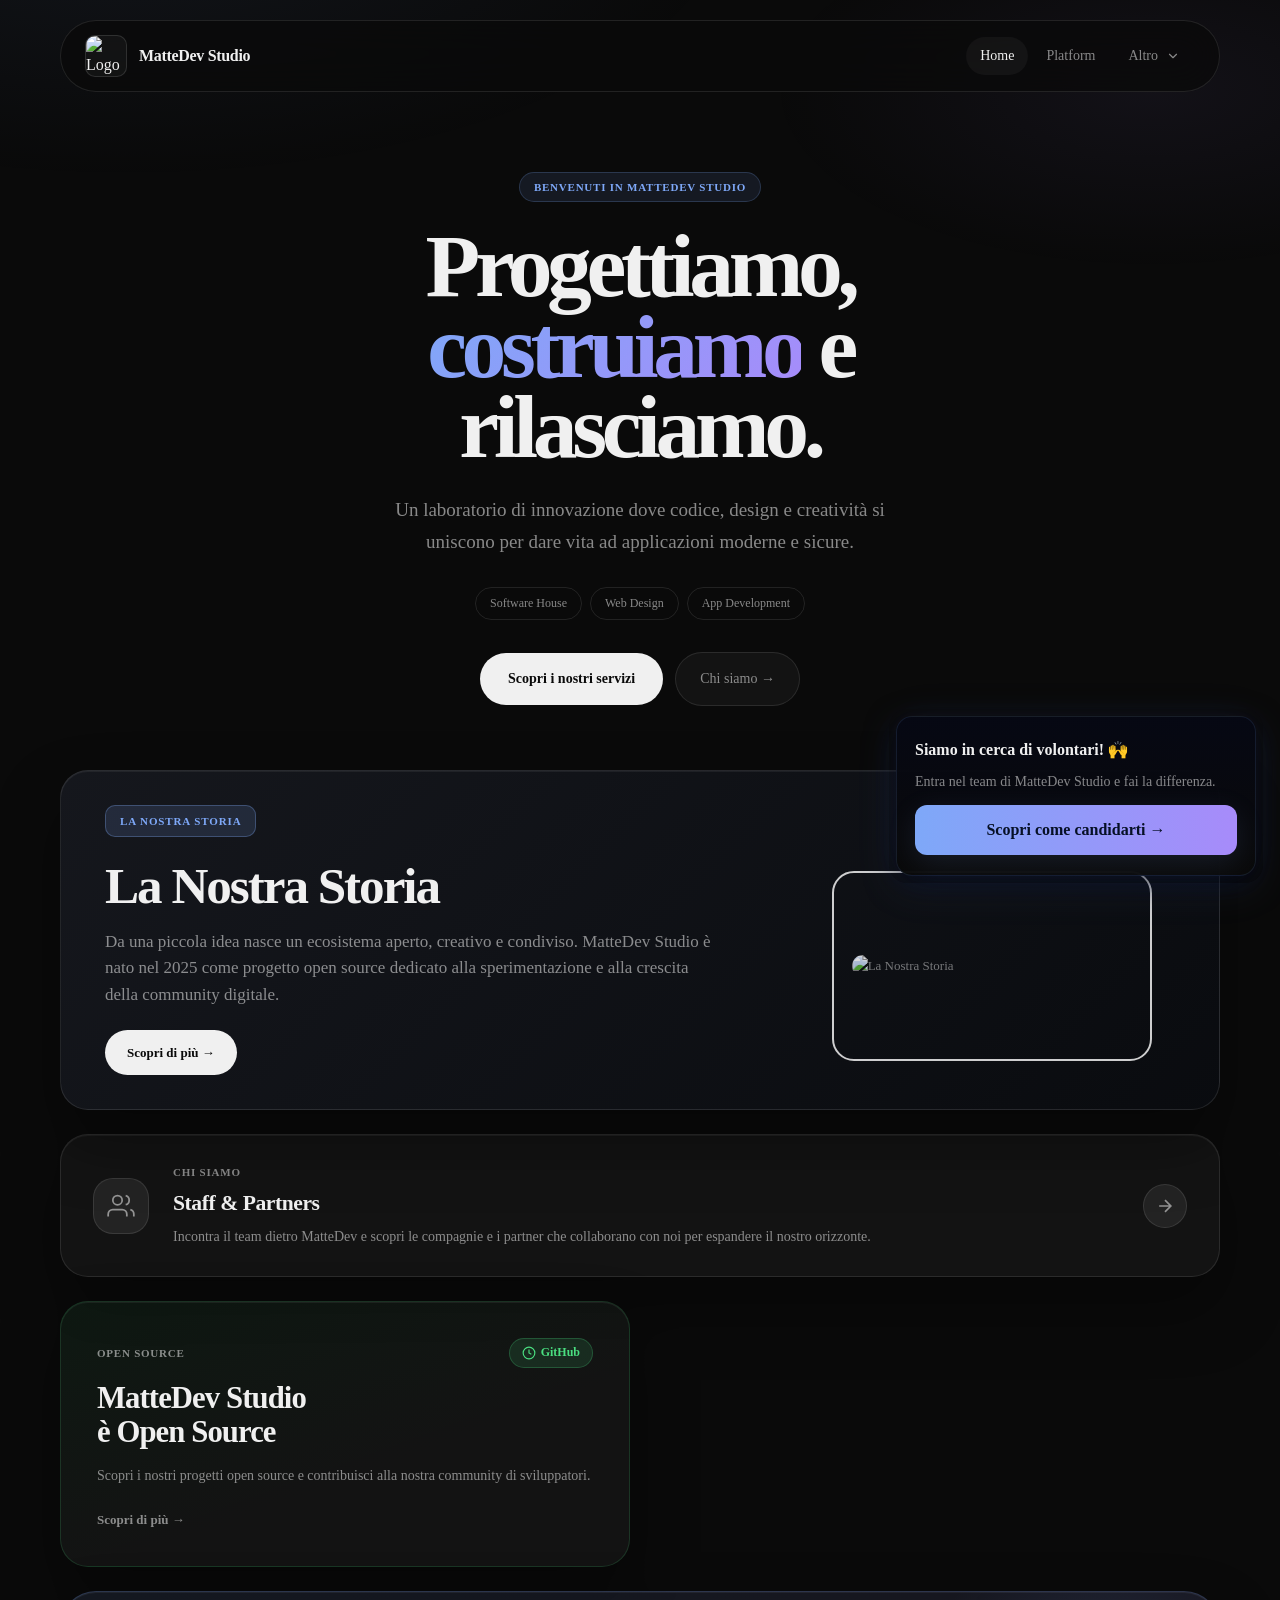
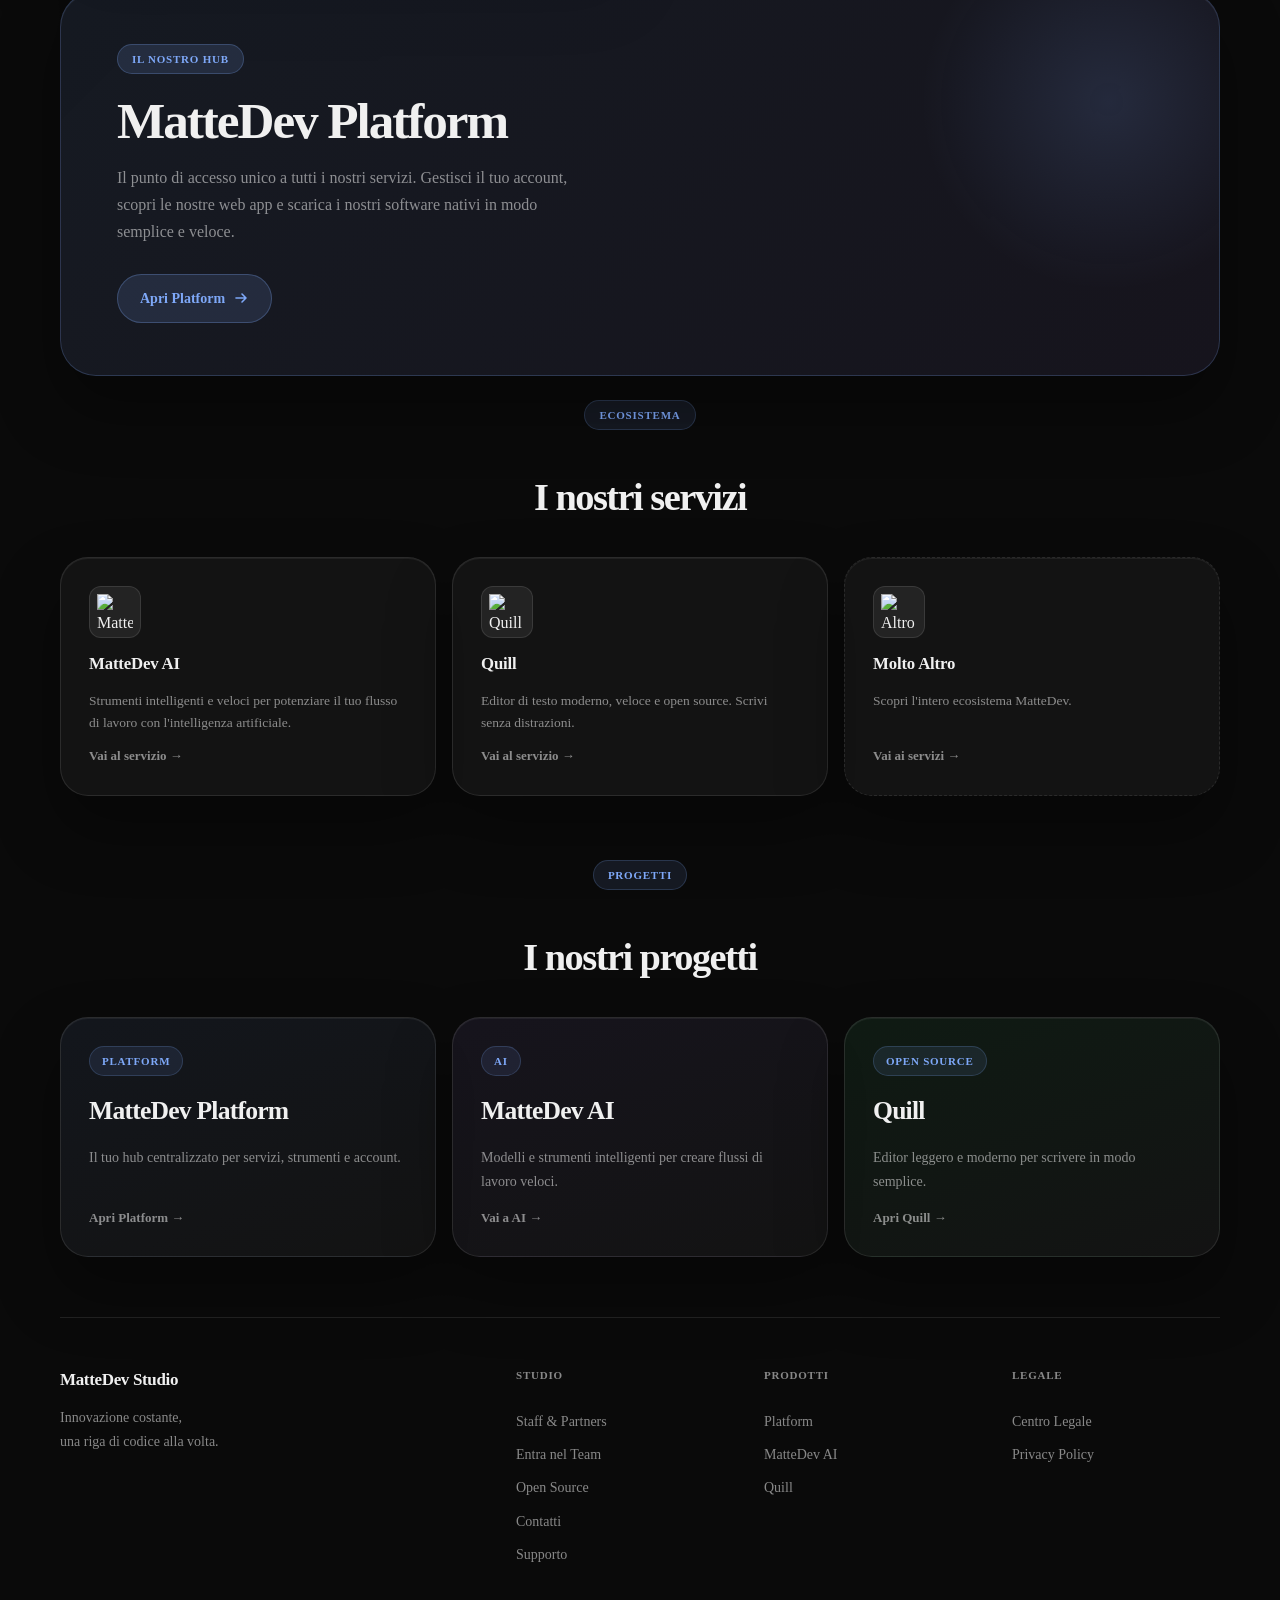
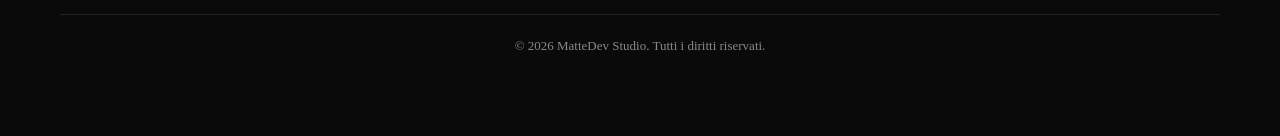
==== commit 15199f17: "Update for mobile" ====
--- a/index.html
+++ b/index.html
@@ -127,15 +127,7 @@
             <!-- ═══ DUE COLONNE: EVENT + OPEN SOURCE ═══ -->
             <section class="two-col-section">
 
-                <a href="https://event.mattedev.com" target="_blank" rel="noopener noreferrer" class="accent-card event-accent">
-                    <div class="accent-top">
-                        <span class="accent-kicker">Prossimamente</span>
-                        <div class="event-countdown-chip">2026</div>
-                    </div>
-                    <h3>MatteDev Event 2026</h3>
-                    <p>Nuovi annunci, aggiornamenti sui progetti in corso e uno sguardo esclusivo al futuro del nostro Studio.</p>
-                    <div class="accent-cta">Scopri di più →</div>
-                </a>
+            
 
                 <a href="https://open.mattedev.com" target="_blank" rel="noopener noreferrer" class="accent-card open-accent">
                     <div class="accent-top">
--- a/media/style.css
+++ b/media/style.css
@@ -1719,4 +1719,239 @@
 @media (max-width: 700px) {
     .staffapp-hero { grid-template-columns: 1fr; }
     .volunteer-popup { right: 12px; left: 12px; max-width: none; bottom: 12px; }
+}
+
+/* Shared mobile layout */
+@media (max-width: 700px) {
+    .story-section,
+    .volunteer-popup,
+    .volunteer-popup.show {
+        display: none;
+    }
+
+    .page-shell,
+    .staffapp-page .page-shell {
+        width: calc(100% - 32px);
+    }
+
+    .site-nav {
+        top: max(8px, env(safe-area-inset-top));
+        width: calc(100% - 24px);
+        padding: 10px 14px;
+        flex-direction: column;
+        align-items: stretch;
+        gap: 6px;
+        border-radius: 20px;
+    }
+
+    .site-nav .nav-logo {
+        justify-content: center;
+        margin-right: 0;
+    }
+
+    .nav-links,
+    .staffapp-page .site-nav .nav-links {
+        width: 100%;
+        justify-content: center;
+        flex-wrap: nowrap;
+        gap: 2px;
+    }
+
+    .nav-links > a,
+    .nav-dropdown-trigger {
+        min-height: 40px;
+        padding: 8px 10px;
+        font-size: 13px;
+        white-space: nowrap;
+    }
+
+    .nav-dropdown-menu {
+        right: 0;
+        left: auto;
+        width: min(220px, calc(100vw - 32px));
+    }
+
+    main {
+        padding-top: 132px;
+    }
+
+    .story-layout {
+        grid-template-columns: minmax(0, 1fr);
+        gap: 22px;
+    }
+
+    .story-card {
+        padding: 28px 24px;
+    }
+
+    .story-content h2 {
+        font-size: clamp(2rem, 9vw, 3rem);
+    }
+
+    .story-content p {
+        font-size: 15px;
+    }
+
+    .story-image {
+        width: 100%;
+        max-width: none;
+        min-height: 0;
+    }
+
+    .story-image img {
+        max-width: 100%;
+    }
+
+    .contact-grid,
+    .support-grid,
+    .services-page-grid {
+        grid-template-columns: minmax(0, 1fr);
+    }
+
+    .contact-hero,
+    .support-hero {
+        padding-top: 20px;
+    }
+
+    .contact-hero h1,
+    .support-hero h1 {
+        font-size: clamp(2.4rem, 10vw, 3.8rem);
+    }
+
+    .contact-hero p,
+    .support-hero p {
+        font-size: 15px;
+    }
+
+    .contact-card,
+    .support-card {
+        padding: 22px;
+    }
+
+    .contact-mail {
+        overflow-wrap: anywhere;
+    }
+
+    .contact-actions {
+        flex-direction: column;
+        align-items: stretch;
+    }
+
+    .contact-actions a {
+        justify-content: center;
+        text-align: center;
+    }
+
+    .services-rotating-title {
+        font-size: clamp(2.1rem, 9vw, 3.5rem);
+        line-height: 1;
+    }
+
+    .services-rotating-wrapper {
+        width: 100%;
+        min-height: 2.2em;
+    }
+
+    .services-rotating-word {
+        display: flex;
+        align-items: center;
+        justify-content: center;
+        white-space: normal;
+        text-wrap: balance;
+    }
+
+    .timeline-page-hero {
+        padding: 28px 0 12px;
+    }
+
+    .timeline-item {
+        grid-template-columns: minmax(0, 1fr);
+        gap: 12px;
+        padding: 20px 0;
+    }
+
+    .staff-section {
+        padding: 28px 0;
+    }
+
+    .staff-h1 {
+        margin-top: 16px;
+        font-size: clamp(3rem, 15vw, 5rem);
+        letter-spacing: -0.04em;
+    }
+
+    .staff-p {
+        margin-bottom: 32px;
+    }
+
+    .staff-grid {
+        grid-template-columns: repeat(auto-fit, minmax(min(100%, 230px), 1fr));
+    }
+
+    .staffapp-page .staffapp-hero {
+        padding: 24px 0 20px;
+    }
+
+    .staffapp-page .big-hero {
+        font-size: clamp(2.4rem, 11vw, 4rem);
+    }
+
+    .staffapp-page .hero-cta-row {
+        width: 100%;
+        flex-wrap: wrap;
+        justify-content: center;
+    }
+
+    .staffapp-page .apply-cta {
+        justify-content: center;
+        max-width: 100%;
+        text-align: center;
+    }
+
+    .staffapp-page .process-grid {
+        grid-template-columns: minmax(0, 1fr);
+        width: 100%;
+    }
+
+    .staffapp-page .process-step {
+        width: 100%;
+    }
+
+    .footer-inner {
+        grid-template-columns: repeat(2, minmax(0, 1fr));
+        gap: 24px 16px;
+    }
+
+    .footer-brand {
+        grid-column: 1 / -1;
+    }
+}
+
+@media (max-width: 380px) {
+    .site-nav {
+        padding: 9px 8px;
+    }
+
+    .nav-links > a,
+    .nav-dropdown-trigger {
+        padding-right: 7px;
+        padding-left: 7px;
+        font-size: 12px;
+    }
+
+    .nav-dropdown-trigger {
+        gap: 4px;
+    }
+
+    .hero-actions {
+        width: 100%;
+    }
+
+    .footer-inner {
+        grid-template-columns: minmax(0, 1fr);
+    }
+
+    .footer-brand {
+        grid-column: auto;
+    }
 }
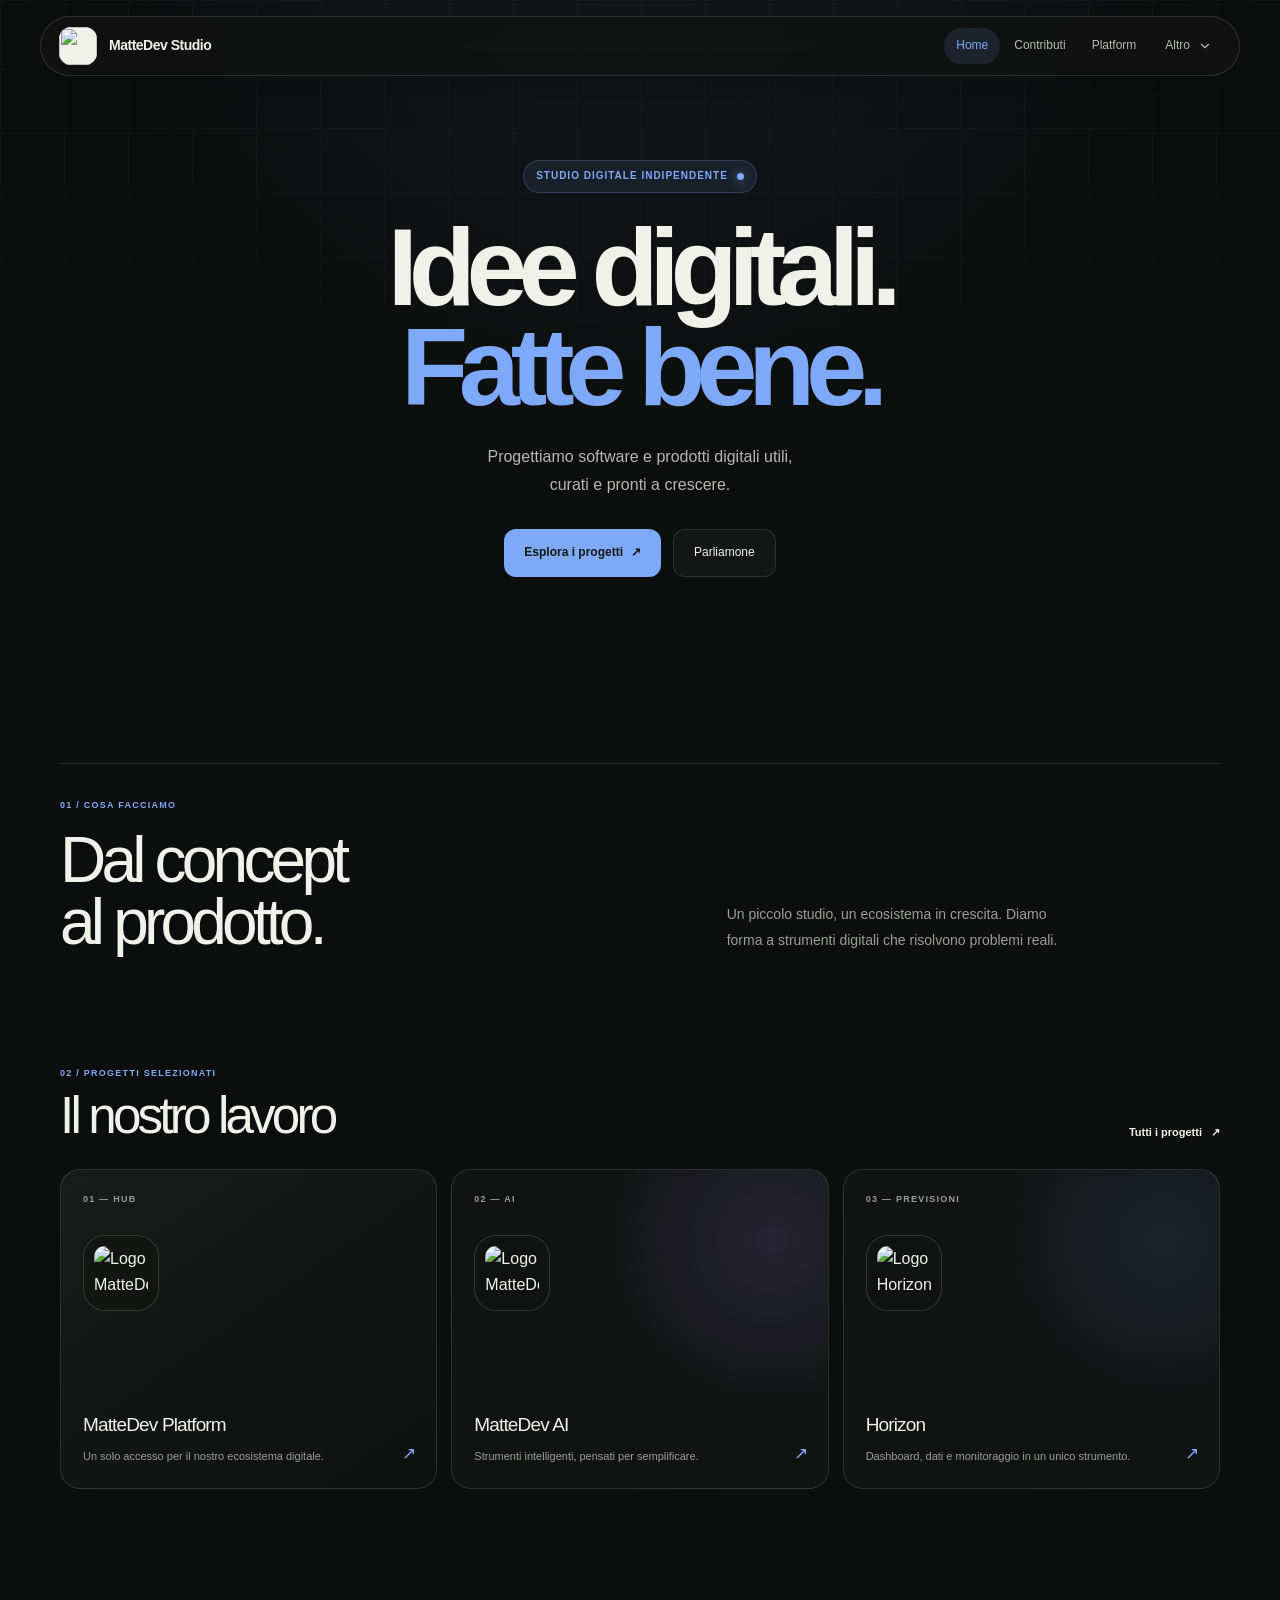
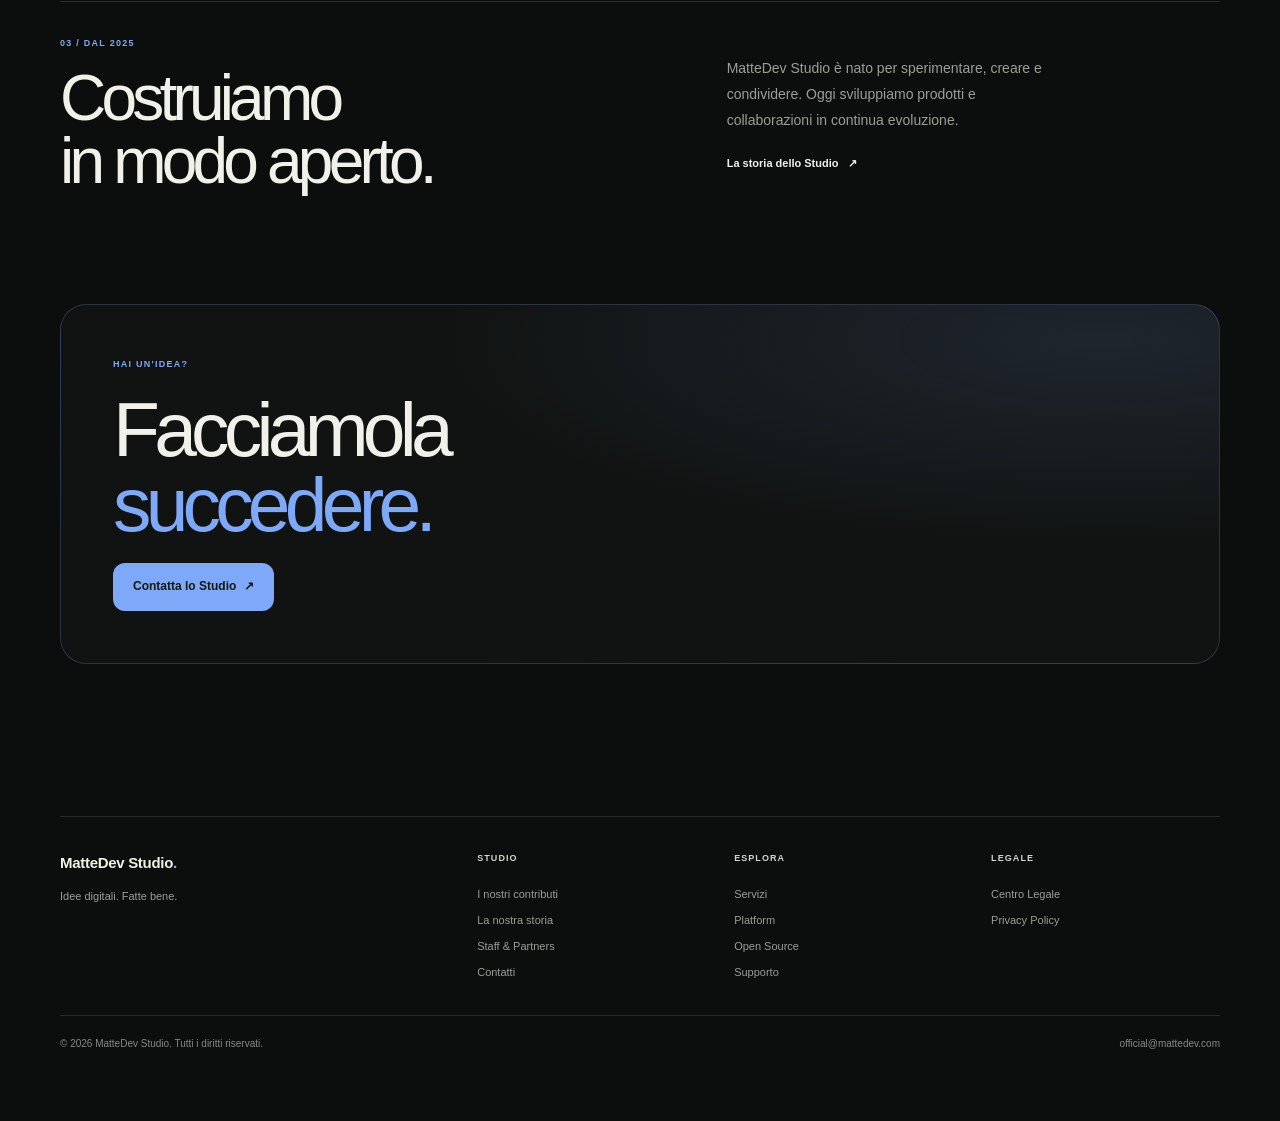
==== commit 729539b4: "New Graphics! - Finally finished timeline page - New Design -New 404" ====
--- a/index.html
+++ b/index.html
@@ -3,24 +3,19 @@
 <head>
     <meta charset="UTF-8">
     <meta name="viewport" content="width=device-width, initial-scale=1.0">
-    <title>MatteDev Studio | Software, Web Design e AI</title>
-    <meta name="description" content="MatteDev Studio crea software, siti web e soluzioni AI moderne per aziende e community. Scopri i nostri servizi e i progetti innovativi.">
+    <title>MatteDev Studio</title>
+    <meta name="description" content="MatteDev Studio progetta e sviluppa software, piattaforme e prodotti digitali. Scopri il nostro lavoro.">
+    <link rel="canonical" href="https://mattedev.com/">
     <link rel="stylesheet" href="/media/style.css">
-    <link rel="canonical" href="https://mattedev.com/">
-    <!-- Open Graph -->
-    <meta property="og:title" content="MatteDev Studio | Software, Web Design e AI">
-    <meta property="og:description" content="MatteDev Studio crea software, siti web e soluzioni AI moderne per aziende e community. Scopri i nostri servizi e i progetti innovativi.">
+    <meta property="og:title" content="MatteDev Studio">
+    <meta property="og:description" content="Software, piattaforme e prodotti digitali progettati con cura.">
     <meta property="og:type" content="website">
     <meta property="og:url" content="https://mattedev.com/">
     <meta property="og:image" content="https://media.mattedev.com/img/mlogo.jpg">
-    <meta property="og:site_name" content="MatteDev Studio">
-    <!-- Twitter -->
     <meta name="twitter:card" content="summary_large_image">
-    <meta name="twitter:title" content="MatteDev Studio | Software, Web Design e AI">
-    <meta name="twitter:description" content="MatteDev Studio crea software, siti web e soluzioni AI moderne per aziende e community. Scopri i nostri servizi e i progetti innovativi.">
+    <meta name="twitter:title" content="MatteDev Studio">
+    <meta name="twitter:description" content="Software, piattaforme e prodotti digitali progettati con cura.">
     <meta name="twitter:image" content="https://media.mattedev.com/img/mlogo.jpg">
-
-    <!-- JSON-LD: Organization -->
     <script type="application/ld+json">
     {
         "@context": "https://schema.org",
@@ -30,26 +25,23 @@
         "logo": "https://media.mattedev.com/img/mlogo.jpg",
         "sameAs": [
             "https://platform.mattedev.com",
-            "https://open.mattedev.com",
-            "https://ai.mattedev.com"
+            "ai.mattedev.com",
         ]
     }
     </script>
 </head>
 <body>
-
-    <!-- NAV -->
     <nav class="site-nav" aria-label="Navigazione principale">
         <div class="nav-logo" aria-label="MatteDev Studio home">
             <a href="/index.html" class="nav-brand-link" aria-label="Torna alla home di MatteDev Studio">
-                <img src="https://media.mattedev.com/img/mlogo.jpg" alt="Logo MatteDev Studio" class="nav-brand-logo" loading="eager">
+                <img src="https://media.mattedev.com/img/mlogo.jpg" alt="" class="nav-brand-logo" loading="eager">
             </a>
             <span class="nav-brand-text">MatteDev Studio</span>
         </div>
         <div class="nav-links">
             <a href="/index.html" class="active">Home</a>
+            <a href="/pages/contributi.html">Contributi</a>
             <a href="https://platform.mattedev.com" target="_blank" rel="noopener noreferrer">Platform</a>
-
             <details class="nav-dropdown">
                 <summary class="nav-dropdown-trigger">
                     <span>Altro</span>
@@ -59,8 +51,8 @@
                 </summary>
                 <div class="nav-dropdown-menu">
                     <a href="/pages/servizi.html">Servizi</a>
+                    <a href="/pages/timeline.html">La nostra storia</a>
                     <a href="/pages/staff.html">Staff & Partners</a>
-                    <a href="/pages/staffapp.html">Lavora con noi</a>
                     <a href="/pages/contatti.html">Contatti</a>
                     <a href="/support/">Supporto</a>
                 </div>
@@ -69,231 +61,109 @@
     </nav>
 
     <div class="page-shell">
-        <main>
-
-            <!-- ═══ HERO ═══ -->
-            <section class="hero" aria-labelledby="hero-title">
+        <main class="home-page">
+            <section class="hero home-hero" aria-labelledby="hero-title">
                 <div class="hero-content">
-                    <span class="kicker">Benvenuti in MatteDev Studio</span>
-                    <h1 id="hero-title">Progettiamo, <em>costruiamo</em> e rilasciamo.</h1>
-                        <p class="hero-sub">Un laboratorio di innovazione dove codice, design e creatività si uniscono per dare vita ad applicazioni moderne e sicure.</p>
-                    <div class="hero-tags" aria-label="Servizi principali">
-                        <span>Software House</span>
-                        <span>Web Design</span>
-                        <span>App Development</span>
-                    </div>
+                    <span class="kicker">Studio digitale indipendente <span class="status-dot" aria-hidden="true"></span></span>
+                    <h1 id="hero-title">Idee digitali.<br><em>Fatte bene.</em></h1>
+                    <p class="hero-sub">Progettiamo software e prodotti digitali utili, curati e pronti a crescere.</p>
                     <div class="hero-actions">
-                        <a href="/pages/servizi.html" class="btn-primary-hero">Scopri i nostri servizi</a>
-                        <a href="/pages/staff.html" class="btn-ghost-hero">Chi siamo →</a>
+                        <a href="/pages/servizi.html" class="btn-primary-hero">Esplora i progetti <span aria-hidden="true">↗</span></a>
+                        <a href="/pages/contatti.html" class="btn-ghost-hero">Parliamone</a>
                     </div>
                 </div>
             </section>
 
-
-                        <!-- ═══ LA NOSTRA STORIA ═══ -->
-        <section class="story-section">
-            <article class="story-card">
-                <span class="story-badge">LA NOSTRA STORIA</span>
-                <div class="story-layout">
-                    <div class="story-content">
-                        <h2>La Nostra Storia</h2>
-                        <p>Da una piccola idea nasce un ecosistema aperto, creativo e condiviso. MatteDev Studio è nato nel 2025 come progetto open source dedicato alla sperimentazione e alla crescita della community digitale.</p>
-                        <a href="/pages/timeline.html" class="story-button">Scopri di più →</a>
-                    </div>
-                    <div class="story-image">
-                        <img src="https://media.mattedev.com/img/landing/story.jpg" alt="La Nostra Storia" />
-                    </div>
+            <section class="home-intro section-heading-row">
+                <div>
+                    <span class="section-eyebrow">01 / Cosa facciamo</span>
+                    <h2>Dal concept<br>al prodotto.</h2>
                 </div>
-            </article>
-        </section>
-
-        <!-- ═══ STAFF ═══ -->
-            <section class="horizontal-card-section">
-                <a href="pages/staff.html" class="horizontal-card">
-                    <div class="hcard-icon">
-                        <svg width="28" height="28" viewBox="0 0 24 24" fill="none" stroke="currentColor" stroke-width="1.5"><path d="M17 21v-2a4 4 0 0 0-4-4H5a4 4 0 0 0-4 4v2"/><circle cx="9" cy="7" r="4"/><path d="M23 21v-2a4 4 0 0 0-3-3.87M16 3.13a4 4 0 0 1 0 7.75"/></svg>
-                    </div>
-                    <div class="hcard-body">
-                        <span class="hcard-kicker">Chi siamo</span>
-                        <h3>Staff & Partners</h3>
-                        <p>Incontra il team dietro MatteDev e scopri le compagnie e i partner che collaborano con noi per espandere il nostro orizzonte.</p>
-                    </div>
-                    <div class="hcard-arrow">
-                        <svg width="20" height="20" viewBox="0 0 24 24" fill="none" stroke="currentColor" stroke-width="2"><path d="M5 12h14M12 5l7 7-7 7"/></svg>
-                    </div>
-                </a>
+                <p>Un piccolo studio, un ecosistema in crescita. Diamo forma a strumenti digitali che risolvono problemi reali.</p>
             </section>
 
-            <!-- ═══ DUE COLONNE: EVENT + OPEN SOURCE ═══ -->
-            <section class="two-col-section">
-
-            
-
-                <a href="https://open.mattedev.com" target="_blank" rel="noopener noreferrer" class="accent-card open-accent">
-                    <div class="accent-top">
-                        <span class="accent-kicker">Open Source</span>
-                        <div class="oss-chip">
-                            <svg width="14" height="14" viewBox="0 0 24 24" fill="none" stroke="currentColor" stroke-width="2"><circle cx="12" cy="12" r="10"/><path d="M12 6v6l4 2"/></svg>
-                            GitHub
-                        </div>
+            <section class="home-work" aria-labelledby="home-work-title">
+                <div class="section-title-line">
+                    <div>
+                        <span class="section-eyebrow">02 / Progetti selezionati</span>
+                        <h2 id="home-work-title">Il nostro lavoro</h2>
                     </div>
-                    <h3>MatteDev Studio<br>è Open Source</h3>
-                    <p>Scopri i nostri progetti open source e contribuisci alla nostra community di sviluppatori.</p>
-                    <div class="accent-cta">Scopri di più →</div>
-                </a>
-
-            </section>
-
-
-             <!-- ═══ PLATFORM SPOTLIGHT ═══ -->
-            <section class="spotlight-section">
-                <a href="https://platform.mattedev.com" class="spotlight-card">
-                    <div class="spotlight-badge">Il nostro HUB</div>
-                    <h2>MatteDev Platform</h2>
-                    <p>Il punto di accesso unico a tutti i nostri servizi. Gestisci il tuo account, scopri le nostre web app e scarica i nostri software nativi in modo semplice e veloce.</p>
-                    <div class="spotlight-cta">
-                        <span>Apri Platform</span>
-                        <svg width="16" height="16" viewBox="0 0 16 16" fill="none"><path d="M3 8h10M9 4l4 4-4 4" stroke="currentColor" stroke-width="1.6" stroke-linecap="round" stroke-linejoin="round"/></svg>
-                    </div>
-                    <div class="spotlight-glow"></div>
-                </a>
-            </section>
-
-            
-
-            <!-- ═══ SERVIZI ═══ -->
-            <section class="services-section">
-                <div class="services-header">
-                    <span class="kicker">Ecosistema</span>
-                    <h2>I nostri servizi</h2>
+                    <a href="/pages/servizi.html" class="text-link">Tutti i progetti <span aria-hidden="true">↗</span></a>
                 </div>
-                <div class="services-grid">
-
-                    <a href="https://ai.mattedev.com" target="_blank" class="service-card">
-                        <div class="service-icon-wrap">
-                            <img src="https://media.mattedev.com/img/ai/ailogo.png" alt="MatteDev AI" class="service-logo">
-                        </div>
-                        <h4>MatteDev AI</h4>
-                        <p>Strumenti intelligenti e veloci per potenziare il tuo flusso di lavoro con l'intelligenza artificiale.</p>
-                        <span class="service-link">Vai al servizio →</span>
+                <div class="home-project-grid">
+                    <a class="home-project home-project-platform" href="https://platform.mattedev.com" target="_blank" rel="noopener noreferrer">
+                        <span class="project-index">01 — HUB</span>
+                        <img src="https://media.mattedev.com/img/mlogo.jpg" alt="Logo MatteDev Platform" class="project-mark">
+                        <h3>MatteDev Platform</h3>
+                        <p>Un solo accesso per il nostro ecosistema digitale.</p>
+                        <span class="project-open" aria-label="Apri MatteDev Platform">↗</span>
                     </a>
-
-                    <a href="https://quill.mattedev.com" target="_blank" class="service-card">
-                        <div class="service-icon-wrap">
-                            <img src="https://media.mattedev.com/img/quill/logo.png" alt="Quill" class="service-logo">
-                        </div>
-                        <h4>Quill</h4>
-                        <p>Editor di testo moderno, veloce e open source. Scrivi senza distrazioni.</p>
-                        <span class="service-link">Vai al servizio →</span>
+                    <a class="home-project home-project-ai" href="https://ai.mattedev.com" target="_blank" rel="noopener noreferrer">
+                        <span class="project-index">02 — AI</span>
+                        <img src="https://media.mattedev.com/img/ai/ailogo.png" alt="Logo MatteDev AI" class="project-mark">
+                        <h3>MatteDev AI</h3>
+                        <p>Strumenti intelligenti, pensati per semplificare.</p>
+                        <span class="project-open" aria-label="Apri MatteDev AI">↗</span>
                     </a>
-
-                    <a href="pages/servizi.html" target="_blank" class="service-card service-more">
-                        <div class="service-icon-wrap">
-                            <img src="https://media.mattedev.com/img/extras/altroicon.png" alt="Altro" class="service-logo">
-                        </div>
-                        <h4>Molto Altro</h4>
-                        <p>Scopri l'intero ecosistema MatteDev.</p>
-                        <span class="service-link">Vai ai servizi →</span>
-                    </a>
-
-                </div>
-            </section>
-
-            <!-- ═══ PROGETTI ═══ -->
-            <section class="projects-section">
-                <div class="services-header">
-                    <span class="kicker">Progetti</span>
-                    <h2>I nostri progetti</h2>
-                </div>
-                <div class="projects-grid">
-                    <a href="https://platform.mattedev.com" target="_blank" rel="noopener noreferrer" class="project-card platform-card">
-                        <span class="project-card-tag">Platform</span>
-                        <h3>MatteDev Platform</h3>
-                        <p>Il tuo hub centralizzato per servizi, strumenti e account.</p>
-                        <span class="project-card-link">Apri Platform →</span>
-                    </a>
-                    <a href="https://ai.mattedev.com" target="_blank" rel="noopener noreferrer" class="project-card ai-card">
-                        <span class="project-card-tag">AI</span>
-                        <h3>MatteDev AI</h3>
-                        <p>Modelli e strumenti intelligenti per creare flussi di lavoro veloci.</p>
-                        <span class="project-card-link">Vai a AI →</span>
-                    </a>
-                    <a href="https://quill.mattedev.com" target="_blank" rel="noopener noreferrer" class="project-card quill-card">
-                        <span class="project-card-tag">Open Source</span>
-                        <h3>Quill</h3>
-                        <p>Editor leggero e moderno per scrivere in modo semplice.</p>
-                        <span class="project-card-link">Apri Quill →</span>
+                    <a class="home-project home-project-horizon" href="https://horizon.mattedev.com" target="_blank" rel="noopener noreferrer">
+                        <span class="project-index">03 — PREVISIONI</span>
+                        <img src="https://media.mattedev.com/img/mattemeteo/icon.ico" alt="Logo Horizon" class="project-mark">
+                        <h3>Horizon</h3>
+                        <p>Dashboard, dati e monitoraggio in un unico strumento.</p>
+                        <span class="project-open" aria-label="Apri Horizon">↗</span>
                     </a>
                 </div>
             </section>
 
+            <section class="home-studio">
+                <div>
+                    <span class="section-eyebrow">03 / Dal 2025</span>
+                    <h2>Costruiamo<br>in modo aperto.</h2>
+                </div>
+                <div class="home-studio-side">
+                    <p>MatteDev Studio è nato per sperimentare, creare e condividere. Oggi sviluppiamo prodotti e collaborazioni in continua evoluzione.</p>
+                    <a href="/pages/timeline.html" class="text-link">La storia dello Studio <span aria-hidden="true">↗</span></a>
+                </div>
+            </section>
+
+            <section class="home-cta">
+                <span class="section-eyebrow">Hai un'idea?</span>
+                <h2>Facciamola<br><em>succedere.</em></h2>
+                <a href="/pages/contatti.html" class="btn-primary-hero">Contatta lo Studio <span aria-hidden="true">↗</span></a>
+            </section>
         </main>
 
-        <!-- ═══ FOOTER ═══ -->
         <footer class="footer">
-    <div class="footer-inner">
-        <div class="footer-brand">
-            <div class="footer-logo">MatteDev Studio</div>
-            <p>Innovazione costante,<br>una riga di codice alla volta.</p>
-        </div>
-        <div class="footer-links-col">
-            <span class="footer-col-title">Studio</span>
-            <a href="staff.html">Staff & Partners</a>
-            <a href="/pages/staffapp.html">Entra nel Team</a>
-            <a href="https://open.mattedev.com" target="_blank">Open Source</a>
-            <a href="/pages/contatti.html">Contatti</a>
-            <a href="/support/">Supporto</a>
-        </div>
-        <div class="footer-links-col">
-            <span class="footer-col-title">Prodotti</span>
-            <a href="https://platform.mattedev.com" target="_blank">Platform</a>
-            <a href="https://ai.mattedev.com" target="_blank">MatteDev AI</a>
-            <a href="https://quill.mattedev.com" target="_blank">Quill</a>
-        </div>
-        <div class="footer-links-col">
-            <span class="footer-col-title">Legale</span>
-            <a href="https://privacy.mattedev.com/" target="_blank">Centro Legale</a>
-            <a href="https://privacy.mattedev.com/privacy.html " target="_blank">Privacy Policy</a>
-        </div>
+            <div class="footer-inner">
+                <div class="footer-brand">
+                    <div class="footer-logo">MatteDev Studio<span>.</span></div>
+                    <p>Idee digitali. Fatte bene.</p>
+                </div>
+                <div class="footer-links-col">
+                    <span class="footer-col-title">Studio</span>
+                    <a href="/pages/contributi.html">I nostri contributi</a>
+                    <a href="/pages/timeline.html">La nostra storia</a>
+                    <a href="/pages/staff.html">Staff & Partners</a>
+                    <a href="/pages/contatti.html">Contatti</a>
+                </div>
+                <div class="footer-links-col">
+                    <span class="footer-col-title">Esplora</span>
+                    <a href="/pages/servizi.html">Servizi</a>
+                    <a href="https://platform.mattedev.com" target="_blank" rel="noopener noreferrer">Platform</a>
+                    <a href="https://open.mattedev.com" target="_blank" rel="noopener noreferrer">Open Source</a>
+                    <a href="/support/">Supporto</a>
+                </div>
+                <div class="footer-links-col">
+                    <span class="footer-col-title">Legale</span>
+                    <a href="https://privacy.mattedev.com/" target="_blank" rel="noopener noreferrer">Centro Legale</a>
+                    <a href="https://privacy.mattedev.com/privacy.html" target="_blank" rel="noopener noreferrer">Privacy Policy</a>
+                </div>
+            </div>
+            <div class="footer-bottom">
+                <p>&copy; 2026 MatteDev Studio. Tutti i diritti riservati.</p>
+                <a href="mailto:official@mattedev.com">official@mattedev.com</a>
+            </div>
+        </footer>
     </div>
-    <div class="footer-bottom">
-        <p>&copy; 2026 MatteDev Studio. Tutti i diritti riservati.</p>
-    </div>
-</footer>
-    </div>
-</div>
-
-<!-- Volunteer popup -->
-<div id="volunteerPopup" class="volunteer-popup" aria-hidden="true">
-    <div class="vp-body">
-        <div class="vp-title">Siamo in cerca di volontari! 🙌</div>
-        <div class="vp-sub">Entra nel team di MatteDev Studio e fai la differenza.</div>
-        <div class="vp-actions">
-            <a href="pages/staffapp.html" class="vp-cta" id="vpCta">Scopri come candidarti →</a>
-            <button id="vpClose" class="vp-close" aria-label="Chiudi" title="Chiudi">×</button>
-        </div>
-    </div>
-</div>
-
-<script>
-document.addEventListener('DOMContentLoaded', function(){
-    try {
-        var popup = document.getElementById('volunteerPopup');
-        var closeBtn = document.getElementById('vpClose');
-        // hide close for first 5s, show popup after 1.2s
-        closeBtn.style.display = 'none';
-        setTimeout(function(){
-            popup.classList.add('show');
-            setTimeout(function(){ closeBtn.style.display = 'inline-block'; }, 5000);
-        }, 1200);
-
-        closeBtn.addEventListener('click', function(){
-            popup.classList.remove('show');
-        });
-
-    } catch(e){ console.error(e); }
-});
-</script>
-
 </body>
-</html>+</html>
--- a/media/style.css
+++ b/media/style.css
@@ -1954,4 +1954,585 @@
     .footer-brand {
         grid-column: auto;
     }
+}
+
+/* ══════════════════════════════════════════════
+   MATTEDEV STUDIO — SITE REDESIGN
+══════════════════════════════════════════════ */
+:root {
+    --bg: #0c0e0d;
+    --surface: rgba(255,255,255,0.035);
+    --surface-hover: rgba(255,255,255,0.065);
+    --border: rgba(238,242,229,0.12);
+    --border-hover: rgba(238,242,229,0.24);
+    --text: #f0f1e9;
+    --muted: #9a9f96;
+    --accent: #7ea8f8;
+    --accent-glow: rgba(126,168,248,0.15);
+    --purple: #a78bfa;
+    --purple-glow: rgba(167,139,250,0.12);
+    --green: #4ade80;
+    --radius-sm: 12px;
+    --radius-md: 18px;
+    --radius-lg: 26px;
+    --radius-xl: 34px;
+    --shadow-card: 0 24px 70px rgba(0,0,0,0.24);
+}
+
+html { scroll-padding-top: 110px; }
+
+body {
+    background:
+        radial-gradient(ellipse 75% 50% at 50% -18%, rgba(126,168,248,0.1), transparent 70%),
+        var(--bg);
+    color: var(--text);
+    font-family: 'Poppins', sans-serif;
+}
+
+body::before {
+    background-image:
+        linear-gradient(rgba(255,255,255,0.018) 1px, transparent 1px),
+        linear-gradient(90deg, rgba(255,255,255,0.018) 1px, transparent 1px);
+    background-size: 64px 64px;
+    -webkit-mask-image: linear-gradient(to bottom, black, transparent 70%);
+    mask-image: linear-gradient(to bottom, black, transparent 70%);
+}
+
+.page-shell { width: min(1160px, calc(100% - 64px)); padding-bottom: 48px; }
+
+.site-nav {
+    top: 16px;
+    width: min(1200px, calc(100% - 48px));
+    padding: 10px 12px 10px 18px;
+    background: rgba(16,18,16,0.82);
+    border-color: rgba(238,242,229,0.14);
+    box-shadow: 0 12px 40px rgba(0,0,0,0.2);
+}
+
+.nav-brand-link {
+    width: 38px;
+    height: 38px;
+    border-radius: 12px;
+    background: #f0f1e9;
+    border: 0;
+}
+
+.nav-brand-text { font-size: 14px; letter-spacing: -0.035em; }
+.nav-links { gap: 2px; }
+.nav-links a,
+.nav-dropdown-trigger { font-size: 12px; color: #b6bbb1; }
+.nav-links a { padding: 8px 12px; }
+.nav-links a:hover,
+.nav-dropdown-trigger:hover,
+.nav-dropdown[open] .nav-dropdown-trigger { color: var(--text); background: rgba(255,255,255,0.07); }
+.nav-links a.active { color: var(--accent); background: rgba(126,168,248,0.12); }
+.nav-dropdown-menu { background: rgba(18,20,18,0.97); border-color: var(--border); }
+.nav-dropdown-menu a { font-size: 12px; }
+
+main { gap: 0; padding-top: 112px; }
+main > section,
+main > header { margin-bottom: 112px; }
+.kicker {
+    gap: 9px;
+    padding: 7px 12px;
+    margin-bottom: 24px;
+    border-color: rgba(126,168,248,0.24);
+    background: rgba(126,168,248,0.09);
+    color: var(--accent);
+    font-size: 10px;
+    letter-spacing: 0.1em;
+}
+.status-dot {
+    display: inline-block;
+    width: 7px;
+    height: 7px;
+    border-radius: 50%;
+    background: var(--accent);
+    box-shadow: 0 0 12px rgba(126,168,248,0.8);
+}
+
+.hero.home-hero {
+    display: flex;
+    align-items: center;
+    justify-content: center;
+    min-height: 520px;
+    padding: 48px 0 74px;
+}
+.home-hero .hero-content { width: min(100%, 900px); margin: 0 auto; text-align: center; }
+.hero h1 {
+    font-size: clamp(4.2rem, 8.6vw, 7.7rem);
+    font-weight: 600;
+    line-height: 0.91;
+    letter-spacing: -0.085em;
+    margin-bottom: 26px;
+}
+.hero h1 em,
+.work-hero h1 em,
+.people-hero h1 em,
+.timeline-title em,
+.home-cta h2 em {
+    font-style: normal;
+    color: var(--accent);
+    background: none;
+    -webkit-text-fill-color: currentColor;
+}
+.hero-sub {
+    max-width: 38ch;
+    margin: 0 auto 30px;
+    color: #b4b8af;
+    font-size: 16px;
+    line-height: 1.75;
+}
+.home-hero .hero-actions { justify-content: center; }
+.btn-primary-hero,
+.btn-ghost-hero {
+    min-height: 48px;
+    padding: 13px 20px;
+    border-radius: 12px;
+    font-size: 12px;
+}
+.btn-primary-hero {
+    background: var(--accent);
+    color: #15190f;
+    font-weight: 700;
+}
+.btn-primary-hero:hover { opacity: 1; background: #a9c5ff; transform: translateY(-2px); }
+.btn-ghost-hero {
+    background: rgba(255,255,255,0.035);
+    border-color: var(--border);
+    color: var(--text);
+}
+.btn-ghost-hero:hover { border-color: var(--accent); color: var(--accent); }
+.footer-logo span { color: var(--accent); }
+
+.home-intro,
+.home-studio {
+    display: grid;
+    grid-template-columns: 1fr 0.8fr;
+    gap: 50px;
+    align-items: end;
+    padding: 34px 0 0;
+    border-top: 1px solid var(--border);
+}
+.section-eyebrow,
+.project-index,
+.work-category,
+.timeline-category,
+.people-role {
+    display: block;
+    color: var(--accent);
+    font-size: 9px;
+    font-weight: 600;
+    letter-spacing: 0.14em;
+    text-transform: uppercase;
+}
+.home-intro h2,
+.home-studio h2,
+.section-title-line h2,
+.home-cta h2,
+.work-footer-cta h2,
+.people-cta h2 {
+    margin-top: 16px;
+    color: var(--text);
+    font-size: clamp(2.4rem, 5vw, 4.5rem);
+    font-weight: 500;
+    letter-spacing: -0.075em;
+    line-height: 0.98;
+}
+.home-intro > p,
+.home-studio-side p {
+    max-width: 43ch;
+    color: var(--muted);
+    font-size: 14px;
+    line-height: 1.85;
+}
+.section-title-line {
+    display: flex;
+    justify-content: space-between;
+    align-items: end;
+    gap: 20px;
+    margin-bottom: 28px;
+}
+.section-title-line h2 { margin-top: 10px; font-size: clamp(2rem, 4vw, 3.2rem); }
+.text-link {
+    display: inline-flex;
+    align-items: center;
+    gap: 9px;
+    color: var(--text);
+    font-size: 11px;
+    font-weight: 600;
+    transition: color var(--transition), gap var(--transition);
+}
+.text-link:hover { gap: 13px; color: var(--accent); }
+.home-project-grid { display: grid; grid-template-columns: repeat(3, minmax(0, 1fr)); gap: 14px; }
+.home-project {
+    position: relative;
+    display: flex;
+    flex-direction: column;
+    min-height: 320px;
+    overflow: hidden;
+    padding: 22px;
+    border: 1px solid var(--border);
+    border-radius: 20px;
+    background: linear-gradient(145deg, rgba(255,255,255,0.055), rgba(255,255,255,0.012));
+    transition: transform var(--transition), border-color var(--transition);
+}
+.home-project:hover { transform: translateY(-4px); border-color: rgba(126,168,248,0.38); }
+.home-project-ai { background: radial-gradient(circle at 85% 22%, rgba(167,139,250,0.14), transparent 42%), rgba(255,255,255,0.025); }
+.home-project-horizon { background: radial-gradient(circle at 85% 22%, rgba(126,168,248,0.1), transparent 42%), rgba(255,255,255,0.025); }
+.project-index { color: #969d90; }
+.project-mark {
+    display: grid;
+    place-items: center;
+    width: 76px;
+    height: 76px;
+    margin: 28px 0 auto;
+    border: 1px solid rgba(238,242,229,0.16);
+    border-radius: 22px;
+    background: rgba(15,18,15,0.45);
+    object-fit: contain;
+    padding: 10px;
+}
+.home-project h3 { margin-top: 22px; font-size: 19px; font-weight: 500; letter-spacing: -0.045em; }
+.home-project p { margin-top: 7px; color: var(--muted); font-size: 11px; line-height: 1.7; }
+.project-open {
+    position: absolute;
+    right: 20px;
+    bottom: 20px;
+    color: var(--accent);
+    font-size: 17px;
+}
+.home-studio { align-items: center; }
+.home-studio-side { display: flex; flex-direction: column; align-items: flex-start; gap: 20px; }
+.home-cta,
+.work-footer-cta,
+.people-cta {
+    display: flex;
+    flex-direction: column;
+    align-items: flex-start;
+    gap: 20px;
+    padding: 52px;
+    border: 1px solid rgba(126,168,248,0.22);
+    border-radius: 26px;
+    background: radial-gradient(ellipse at 90% 10%, rgba(126,168,248,0.12), transparent 45%), rgba(255,255,255,0.025);
+}
+.home-cta h2,
+.work-footer-cta h2,
+.people-cta h2 { margin: 0; font-size: clamp(2.8rem, 6vw, 5.3rem); }
+
+.work-hero,
+.people-hero {
+    padding: 42px 0 18px;
+    text-align: left;
+}
+.work-hero h1,
+.people-hero h1 {
+    font-size: clamp(4rem, 9vw, 7.5rem);
+    font-weight: 500;
+    line-height: 0.9;
+    letter-spacing: -0.085em;
+}
+.work-hero > p,
+.people-hero > p {
+    margin-top: 24px;
+    color: var(--muted);
+    font-size: 15px;
+}
+.work-grid { display: grid; grid-template-columns: repeat(2, minmax(0, 1fr)); gap: 14px; }
+.work-card {
+    position: relative;
+    display: flex;
+    flex-direction: column;
+    justify-content: space-between;
+    min-height: 300px;
+    overflow: hidden;
+    padding: 26px;
+    border: 1px solid var(--border);
+    border-radius: 22px;
+    background: radial-gradient(ellipse at 95% 0%, rgba(126,168,248,0.12), transparent 48%), rgba(255,255,255,0.025);
+    transition: transform var(--transition), border-color var(--transition), background var(--transition);
+}
+.work-card:hover { transform: translateY(-4px); border-color: rgba(126,168,248,0.38); }
+.work-card-featured { grid-column: span 2; min-height: 350px; background: radial-gradient(ellipse at 85% 35%, rgba(126,168,248,0.16), transparent 42%), linear-gradient(120deg, rgba(255,255,255,0.055), rgba(255,255,255,0.018)); }
+.work-card-ai { background-image: radial-gradient(ellipse at 95% 0%, rgba(167,139,250,0.15), transparent 48%); }
+.work-card-quill { background-image: radial-gradient(ellipse at 95% 0%, rgba(126,168,248,0.13), transparent 48%); }
+.work-card-horizon { background-image: radial-gradient(ellipse at 95% 0%, rgba(126,168,248,0.15), transparent 48%); }
+.work-card-bitshort { background-image: radial-gradient(ellipse at 95% 0%, rgba(126,168,248,0.12), transparent 48%); }
+.work-card-status { background-image: radial-gradient(ellipse at 95% 0%, rgba(126,168,248,0.1), transparent 48%); }
+.work-card-top { display: flex; align-items: flex-start; justify-content: space-between; gap: 20px; }
+.work-category { color: #a7ada2; }
+.work-card-icon {
+    display: grid;
+    place-items: center;
+    width: 58px;
+    height: 58px;
+    border: 1px solid rgba(238,242,229,0.14);
+    border-radius: 17px;
+    background: rgba(12,14,13,0.42);
+    padding: 10px;
+}
+.work-card-icon img { display: block; width: 100%; height: 100%; object-fit: contain; border-radius: 6px; }
+.work-card-copy { max-width: 480px; }
+.work-card h2 { font-size: clamp(1.7rem, 3vw, 2.5rem); font-weight: 500; letter-spacing: -0.065em; }
+.work-card p { margin-top: 9px; max-width: 45ch; color: var(--muted); font-size: 12px; line-height: 1.75; }
+.work-card-link { display: inline-flex; gap: 8px; align-items: center; margin-top: 20px; color: var(--accent); font-size: 11px; font-weight: 600; }
+.contributions-section { margin-top: 88px; }
+.contribution-grid { grid-template-columns: repeat(2, minmax(0, 1fr)); }
+.contribution-card { min-height: 230px; }
+.work-footer-cta { margin-top: 18px; }
+
+.timeline-page-hero { padding: 42px 0 54px; text-align: left; }
+.timeline-title { font-size: clamp(3.8rem, 8vw, 6.8rem); font-weight: 500; letter-spacing: -0.085em; line-height: 0.92; }
+.timeline-lede { max-width: 44ch; margin: 22px 0 0; color: var(--muted); font-size: 14px; line-height: 1.8; }
+.timeline-board {
+    position: relative;
+    gap: 0;
+    padding: 0 0 0 16px;
+    border: 0;
+}
+.timeline-board::before {
+    position: absolute;
+    top: 12px;
+    bottom: 42px;
+    left: 7px;
+    width: 1px;
+    background: linear-gradient(var(--accent), rgba(126,168,248,0.08));
+    content: "";
+}
+.timeline-item {
+    position: relative;
+    grid-template-columns: 150px minmax(0, 1fr);
+    gap: 28px;
+    align-items: start;
+    padding: 28px 0 38px 24px;
+    border-bottom: 1px solid var(--border);
+}
+.timeline-item::before {
+    position: absolute;
+    top: 39px;
+    left: -13px;
+    width: 9px;
+    height: 9px;
+    border: 2px solid var(--bg);
+    border-radius: 50%;
+    background: var(--accent);
+    box-shadow: 0 0 0 1px rgba(126,168,248,0.4), 0 0 16px rgba(126,168,248,0.35);
+    content: "";
+}
+.timeline-year {
+    justify-content: space-between;
+    width: 125px;
+    padding: 8px 10px;
+    border: 0;
+    border-radius: 8px;
+    background: rgba(255,255,255,0.045);
+    color: var(--accent);
+    font-size: 10px;
+    letter-spacing: 0.08em;
+}
+.timeline-year span { color: #70766c; font-size: 9px; }
+.timeline-category { margin: 2px 0 9px; color: #92988d; }
+.timeline-content h2 { font-size: clamp(1.5rem, 2.8vw, 2.2rem); font-weight: 500; letter-spacing: -0.06em; }
+.timeline-content p { max-width: 60ch; margin-top: 8px; color: var(--muted); font-size: 12px; line-height: 1.8; }
+.timeline-content .text-link { margin-top: 18px; color: var(--accent); }
+.timeline-item-current .timeline-year { background: rgba(126,168,248,0.12); }
+
+.people-hero { padding-bottom: 45px; }
+.people-section { margin-bottom: 70px; }
+.people-grid { display: grid; grid-template-columns: repeat(2, minmax(0, 1fr)); gap: 14px; }
+.people-grid .staff-card {
+    display: flex;
+    flex-direction: column;
+    align-items: flex-start;
+    min-height: 260px;
+    padding: 24px;
+    border: 1px solid var(--border);
+    border-radius: 20px;
+    background: rgba(255,255,255,0.025);
+    text-align: left;
+    transition: transform var(--transition), border-color var(--transition);
+}
+.people-grid .staff-card:hover { transform: translateY(-3px); border-color: rgba(126,168,248,0.3); }
+.people-grid .staff-card img {
+    width: 72px;
+    height: 72px;
+    margin-bottom: 24px;
+    border: 1px solid rgba(238,242,229,0.16);
+    border-radius: 20px;
+    object-fit: cover;
+}
+.people-grid .staff-card h3 { margin: 7px 0 8px; font-size: 22px; font-weight: 500; letter-spacing: -0.05em; }
+.people-grid .staff-card .text-link { margin-top: auto; }
+.people-grid .partner-card { color: inherit; }
+.people-cta { margin-top: 20px; }
+
+.contact-page,
+.support-page { gap: 18px; }
+.contact-hero,
+.support-hero { padding: 36px 0 10px; }
+.contact-hero h1,
+.support-hero h1 { font-size: clamp(3.5rem, 7vw, 6rem); font-weight: 500; letter-spacing: -0.08em; }
+.contact-hero p,
+.support-hero p { max-width: 45ch; margin-top: 16px; color: var(--muted); font-size: 14px; }
+.contact-grid,
+.support-grid { gap: 14px; margin-top: 14px; }
+.contact-card,
+.support-card {
+    padding: 24px;
+    border-radius: 18px;
+    background: rgba(255,255,255,0.025);
+    box-shadow: none;
+}
+.contact-label,
+.support-card h3 { color: var(--accent); }
+.contact-mail { margin: 16px 0 10px; font-size: clamp(1.2rem, 2vw, 1.6rem); font-weight: 500; }
+.contact-card p,
+.support-card p { color: var(--muted); font-size: 12px; }
+.contact-actions { margin-top: 8px; }
+
+.services-page-hero { padding-top: 38px; margin-bottom: 52px; text-align: left; }
+.services-rotating-title {
+    display: block;
+    font-size: clamp(3rem, 7vw, 6rem);
+    font-weight: 500;
+    letter-spacing: -0.085em;
+    line-height: 0.95;
+}
+.services-rotating-title em { color: var(--accent); font-style: normal; }
+.services-page-hero p { max-width: 45ch; margin: 20px 0 0; color: var(--muted); font-size: 14px; }
+.services-page-grid { grid-template-columns: repeat(2, minmax(0, 1fr)); gap: 14px; }
+.service-feature-card {
+    padding: 24px;
+    border-radius: 20px;
+    background: rgba(255,255,255,0.025);
+    box-shadow: none;
+}
+.service-feature-card:hover { border-color: rgba(126,168,248,0.34); }
+.service-icon-wrap { width: 52px; height: 52px; border-radius: 15px; }
+.service-logo { max-width: 34px; max-height: 34px; }
+.service-feature-card h2 { font-size: 21px; font-weight: 500; }
+.service-feature-card p { font-size: 12px; line-height: 1.75; }
+.sw-badge { border-radius: 7px; font-size: 9px; }
+.btn-download { border-radius: 10px; background: var(--accent); color: #15190f; }
+
+.staffapp-page .site-nav { justify-content: space-between; }
+.staffapp-page .site-nav .nav-links { gap: 2px; }
+.staffapp-page .site-nav .nav-logo { margin-right: 0; }
+.staffapp-page .page-shell { width: min(1160px, calc(100% - 64px)); }
+.staffapp-page main { text-align: left; }
+.staffapp-page .hero-left { align-items: flex-start; max-width: 760px; }
+.staffapp-page .staffapp-hero { padding: 48px 0 32px; }
+.staffapp-page .big-hero { font-size: clamp(3rem, 7vw, 6rem); font-weight: 500; letter-spacing: -0.08em; }
+.staffapp-page .hero-desc { max-width: 52ch; font-size: 14px; line-height: 1.8; }
+.staffapp-page .hero-cta-row { flex-wrap: wrap; }
+.staffapp-page .requirements { justify-content: flex-start; }
+.staffapp-page .roles-grid { justify-items: stretch; }
+.staffapp-page .roles-grid .role-card,
+.staffapp-page .process-step { text-align: left; }
+.staffapp-page .role-card { width: 100%; margin: 0; }
+.staffapp-page main > section h2 { font-size: clamp(1.8rem, 3vw, 2.6rem); font-weight: 500; letter-spacing: -0.06em; }
+.staffapp-page .requirements { display: flex; }
+
+.footer {
+    margin-top: 40px;
+    padding-top: 34px;
+    border-top-color: var(--border);
+}
+.footer-inner { grid-template-columns: 1.7fr 1fr 1fr 1fr; gap: 28px; margin-bottom: 34px; }
+.footer-logo { font-size: 15px; font-weight: 600; }
+.footer-brand p,
+.footer-links-col a { color: var(--muted); font-size: 11px; }
+.footer-col-title { margin-bottom: 11px; color: #d0d5ca; font-size: 9px; letter-spacing: 0.12em; }
+.footer-links-col { gap: 8px; }
+.footer-bottom { display: flex; justify-content: space-between; gap: 16px; text-align: left; }
+.footer-bottom p,
+.footer-bottom a { color: #858b81; font-size: 10px; }
+.footer-bottom a:hover { color: var(--accent); }
+
+a:focus-visible,
+button:focus-visible,
+summary:focus-visible { outline: 2px solid var(--accent); outline-offset: 4px; }
+
+@media (max-width: 900px) {
+    .home-project-grid { grid-template-columns: repeat(2, minmax(0, 1fr)); }
+    .home-project:last-child { grid-column: span 2; }
+    .footer-inner { grid-template-columns: 1.5fr 1fr 1fr; }
+    .footer-brand { grid-column: 1 / -1; }
+}
+
+@media (max-width: 700px) {
+    .page-shell,
+    .staffapp-page .page-shell { width: calc(100% - 36px); }
+    .site-nav { width: calc(100% - 28px); padding: 9px 10px; }
+    .nav-brand-text { display: none; }
+    .nav-links a { padding: 7px 8px; font-size: 10px; }
+    .nav-dropdown-trigger { padding: 7px 8px; font-size: 10px; }
+    main { padding-top: 105px; }
+    main > section,
+    main > header { margin-bottom: 76px; }
+    .hero.home-hero { min-height: auto; padding: 34px 0 56px; }
+    .hero h1 { font-size: clamp(3.8rem, 16vw, 6rem); }
+    .home-intro,
+    .home-studio { grid-template-columns: 1fr; gap: 20px; padding-top: 24px; }
+    .home-project-grid { grid-template-columns: 1fr; }
+    .home-project:last-child { grid-column: auto; }
+    .home-project { min-height: 270px; }
+    .section-title-line { align-items: flex-start; flex-direction: column; }
+    .home-cta,
+    .work-footer-cta,
+    .people-cta { padding: 30px 24px; }
+    .work-hero,
+    .people-hero { padding-top: 24px; }
+    .work-hero h1,
+    .people-hero h1 { font-size: clamp(3.8rem, 16vw, 6rem); }
+    .work-grid { grid-template-columns: 1fr; }
+    .contribution-grid { grid-template-columns: 1fr; }
+    .work-card-featured { grid-column: auto; min-height: 310px; }
+    .work-card { min-height: 270px; }
+    .timeline-page-hero { padding: 24px 0 38px; }
+    .timeline-title { font-size: clamp(3.3rem, 14vw, 5rem); }
+    .timeline-item { grid-template-columns: 1fr; gap: 16px; padding: 24px 0 30px 20px; }
+    .timeline-item::before { top: 35px; }
+    .timeline-board::before { bottom: 30px; }
+    .people-grid { grid-template-columns: 1fr; }
+    .services-page-hero { padding-top: 24px; text-align: left; }
+    .services-rotating-title { font-size: clamp(2.8rem, 13vw, 4.5rem); }
+    .services-page-grid { grid-template-columns: 1fr; }
+    .contact-grid,
+    .support-grid { grid-template-columns: 1fr; }
+    .contact-hero h1,
+    .support-hero h1 { font-size: clamp(3rem, 13vw, 4.8rem); }
+    .contact-actions { align-items: stretch; flex-direction: column; }
+    .contact-actions a { justify-content: center; }
+    .staffapp-page .site-nav { justify-content: space-between; }
+    .staffapp-page .site-nav .nav-links { gap: 2px; }
+    .staffapp-page .staffapp-hero { padding: 28px 0; }
+    .staffapp-page .hero-left { align-items: flex-start; }
+    .staffapp-page .hero-cta-row { justify-content: flex-start; }
+    .staffapp-page .requirements { justify-content: flex-start; }
+    .footer-inner { grid-template-columns: repeat(2, minmax(0, 1fr)); gap: 24px 16px; }
+    .footer-brand { grid-column: 1 / -1; }
+}
+
+@media (max-width: 430px) {
+    .site-nav { top: 10px; gap: 4px; }
+    .nav-brand-link { width: 32px; height: 32px; }
+    .nav-links { gap: 0; }
+    .nav-links a { padding: 7px 6px; font-size: 9px; }
+    .nav-dropdown-trigger { gap: 4px; padding: 7px 6px; font-size: 9px; }
+    .nav-dropdown-icon { width: 11px; height: 11px; }
+    .nav-dropdown-menu { left: auto; right: 0; min-width: 190px; }
+    .footer-inner { grid-template-columns: 1fr 1fr; }
+    .footer-bottom { flex-direction: column; }
+}
+
+@media (prefers-reduced-motion: reduce) {
+    *,
+    *::before,
+    *::after {
+        scroll-behavior: auto !important;
+        animation-duration: 0.01ms !important;
+        animation-iteration-count: 1 !important;
+        transition-duration: 0.01ms !important;
+    }
 }
